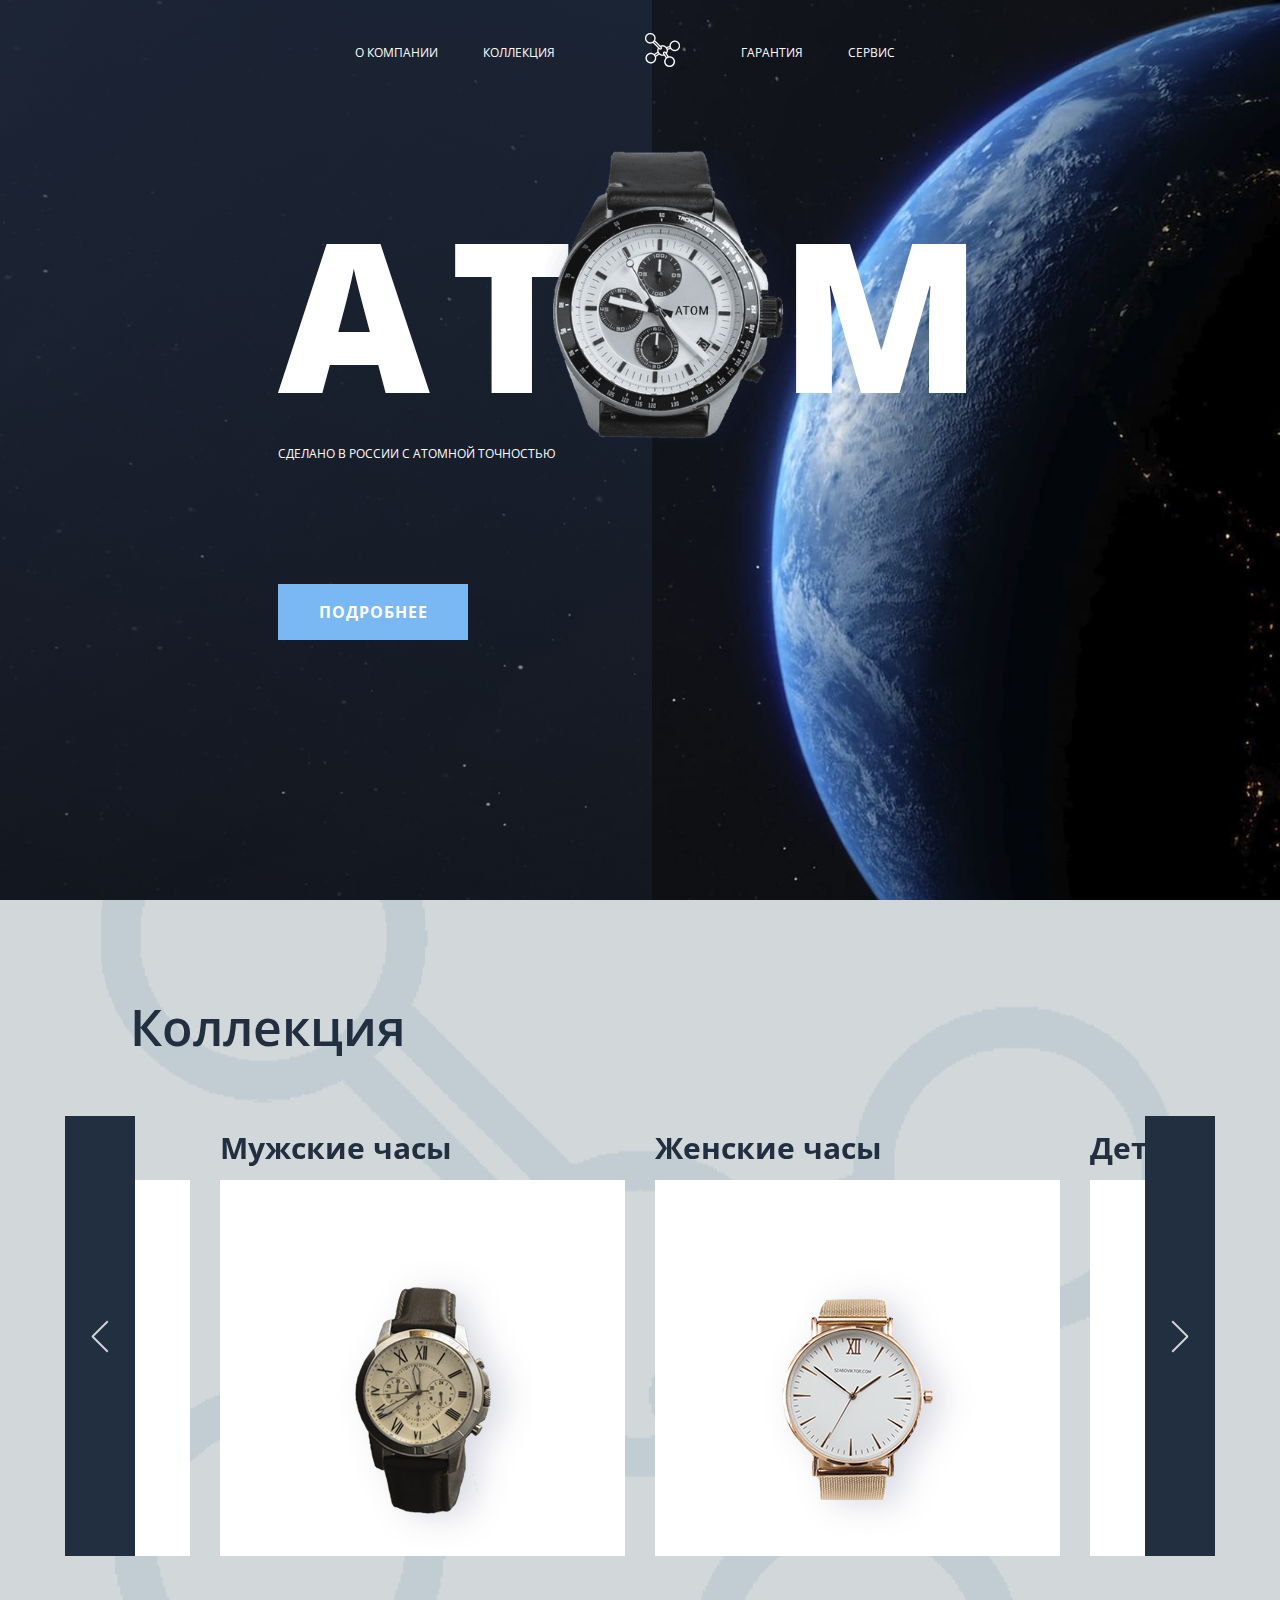
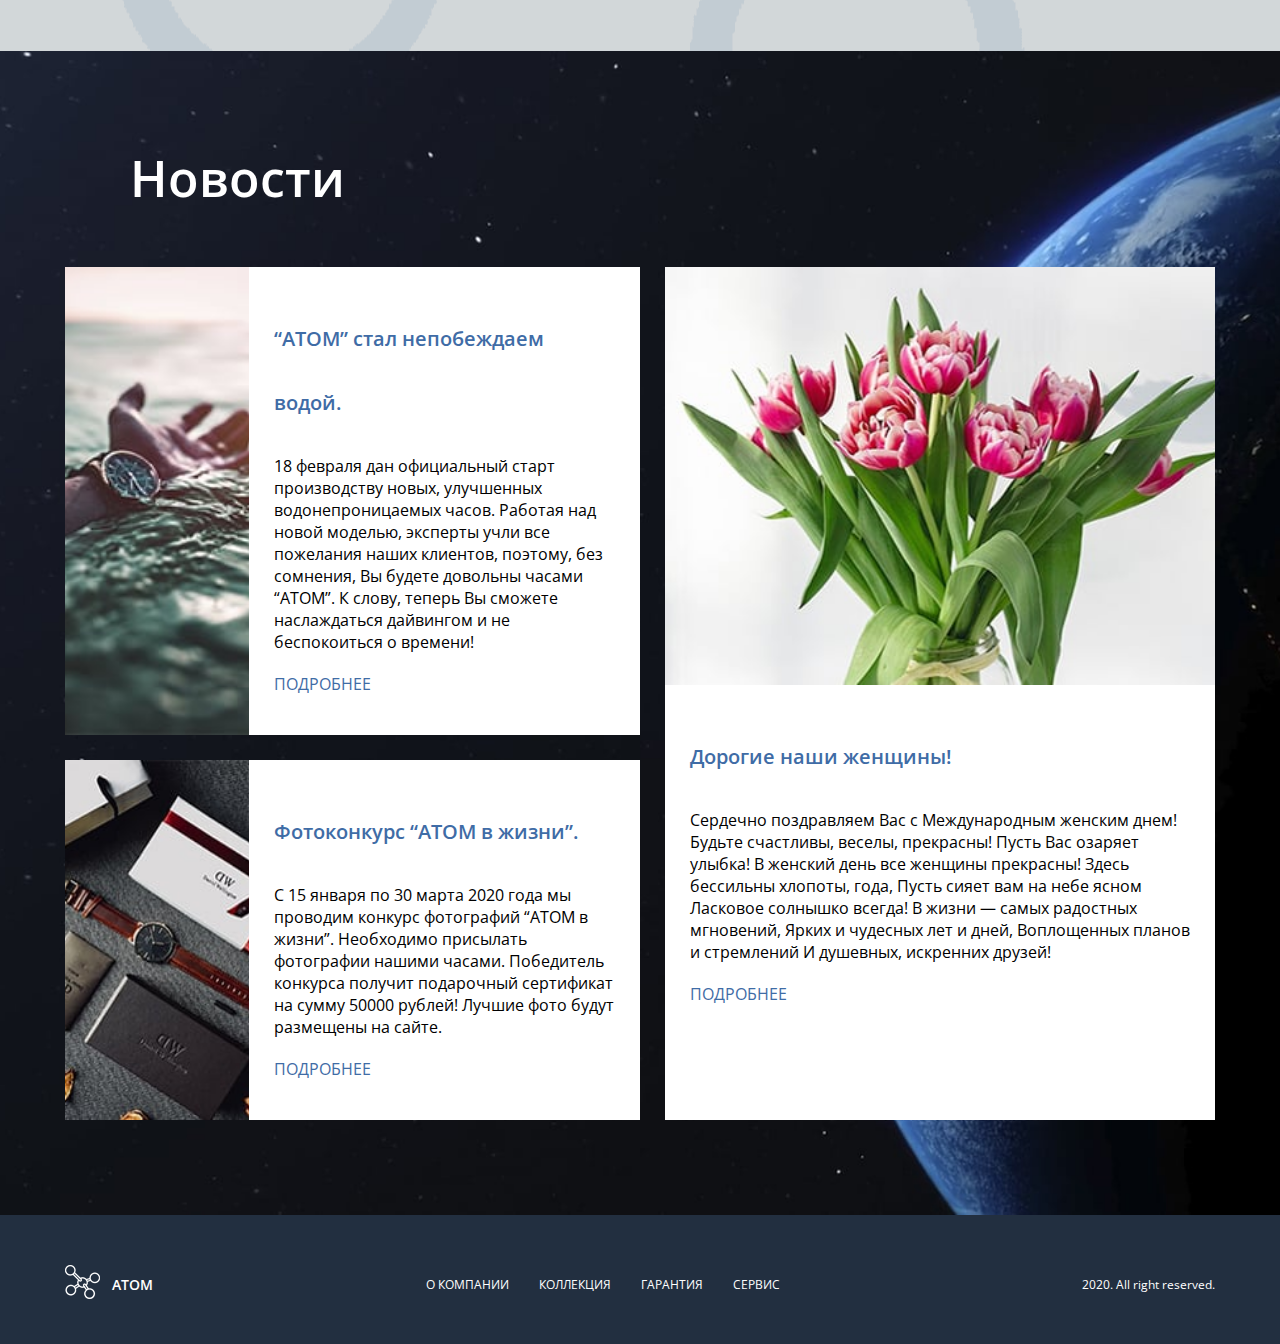
==== index.html @ 83234c76 "Made first page" ====
<!DOCTYPE html>
<html lang="en">
  <head>
    <meta charset="UTF-8" />
    <meta name="viewport" content="width=device-width, initial-scale=1" />
    <title>Интернет-магазин "Атом"</title>
    <!--css-->
    <link rel="stylesheet" type="text/css" href="css/styles.min.css" />
  </head>
  <body>
    <div class="wrapper">
      <header class="header">
        <div class="header__row">
          <nav class="header__menu menu">
            <div class="menu__icon icon-menu">
              <span></span>
              <span></span>
              <span></span>
            </div>
            <div class="header-menu"></div>
            <div class="menu__body">
              <ul class="menu__list">
                <li>
                  <a href="#" class="menu__link"><span>О компании</span></a>
                </li>
                <li>
                  <a href="#" class="menu__link menu__link--right"
                    ><span>Коллекция</span></a
                  >
                </li>
                <li>
                  <a href="#" class="menu__link"><span>Гарантия</span></a>
                </li>
                <li>
                  <a href="#" class="menu__link"><span>Сервис</span></a>
                </li>
              </ul>
            </div>
          </nav>
          <div class="header__logo">
            <img src="images/logo/01.png" alt="" />
          </div>
        </div>
      </header>
      <main class="main">
        <div class="main-screen">
          <div class="main-screen__bg ibg">
            <div id="movie-bg">
              <video
                autoplay
                muted
                loop
                width="100%"
                hight="50%"
                poster="images/main/bg.jpg"
                id="myVideo"
              >
                <source src="images/main/01.mp4" type="video/mp4" />
                Ваш браузер не поддерживает HTML5 видео.
              </video>
            </div>
          </div>
          <div class="main-screen__body">
            <div class="main-screen__content">
              <div class="main-screen__title">ATOM</div>
              <div class="main-screen__text">
                Сделано в России с атомной точностью
              </div>
              <div class="main-screen__watch">
                <img src="images/main/01.png" alt="" />
              </div>
            </div>
            <div class="main-screen__btn btn">
              <span><a href="#">Подробнее</a></span>
            </div>
          </div>
        </div>
        <section class="collection">
          <div class="collection__bg">
            <div class="container">
              <div class="collection__title title">Коллекция</div>
                <div class="slider__body">
                  <div class="slider__item">
                    <div class="slider__item-title">Мужские часы</div>
                    <div class="slider__item-img">
                      <img src="images/collection/01.png" alt="" />
                    </div>
                  </div>
                  <div class="slider__item">
                    <div class="slider__item-title">Женские часы</div>
                    <div class="slider__item-img">
                      <img src="images/collection/02.png" alt="" />
                    </div>
                  </div>
                  <div class="slider__item">
                    <div class="slider__item-title">Детские часы</div>
                    <div class="slider__item-img">
                      <img src="images/collection/03.png" alt="" />
                    </div>
                  </div>
                  <div class="slider__item">
                    <div class="slider__item-title">Спортивные часы</div>
                    <div class="slider__item-img">
                      <img src="images/collection/01.png" alt="" />
                    </div>
                  </div>
                </div>
            </div>
          </div>
        </section>
        <section class="news">
          <div class="container">
            <div class="new__title title">Новости</div>
            <div class="new__body">
              <div class="news__left">
                <div class="news__item">
                  <div class="item__img ibg">
                    <img src="images/news/01.jpg" alt="">
                  </div>
                  <div class="item__body">
                    <div class="item__title title-news">“АТОМ” стал непобеждаем водой. </div>
                    <div class="item__text">18 февраля дан официальный старт производству новых,
                      улучшенных водонепроницаемых часов. Работая над новой 
                      моделью,  эксперты учли все пожелания наших клиентов, 
                      поэтому, без сомнения, Вы будете довольны часами “АТОМ”.
                      К слову, теперь Вы сможете наслаждаться дайвингом и 
                      не беспокоиться о времени! </div>
                    <a href="#" class="item__link">Подробнее</a>
                  </div>
                </div>
                <div class="news__item">
                  <div class="item__img ibg">
                    <img src="images/news/02.jpg" alt="">
                  </div>
                  <div class="item__body">
                    <div class="item__title title-news">Фотоконкурс “АТОМ в жизни”. </div>
                    <div class="item__text">С 15 января по 30 марта 2020 года мы проводим конкурс фотографий “АТОМ в жизни”. Необходимо присылать фотографии 
                      нашими часами. Победитель конкурса получит подарочный 
                      сертификат на сумму 50000 рублей! Лучшие фото будут
                      размещены на сайте.
                      </div>
                    <a href="#" class="item__link">Подробнее</a>
                  </div>
                </div>
              </div>
              <div class="news__right">
                <div class="news__item-r">
                  <div class="item__img item__img-r ibg">
                    <img src="images/news/03.jpg" alt="">
                  </div>
                  <div class="item__body">
                    <div class="item__title title-news">Дорогие наши женщины!</div>
                    <div class="item__text">Сердечно поздравляем Вас с Международным женским днем! Будьте счастливы, 
                        веселы, прекрасны! Пусть Вас озаряет улыбка! 
                        В женский день все женщины прекрасны!
                        Здесь бессильны хлопоты, года,
                        Пусть сияет вам на небе ясном
                        Ласковое солнышко всегда!
                        В жизни — самых радостных мгновений,
                        Ярких и чудесных лет и дней,
                        Воплощенных планов и стремлений
                        И душевных, искренних друзей! </div>
                    <a href="#" class="item__link">Подробнее</a>
                  </div>
                </div>
              </div>
            </div>
          </div>
        </section>
        <footer class="footer">
          <div class="container">
            <div class="footer__body">
              <div class="footer__column">
                <div class="footer__logo">
                  <div class="footer__img"><img src="images/logo/01.png" alt=""></div>
                  <span class="logo__text">ATOM</span>
                </div>
              </div>
              <div class="footer__column">
                <nav class="footer__menu">
                  <div class="menu__body-footer">
                    <ul class="menu__list-footer">
                      <li>
                        <a href="#" class="menu__link"><span>О компании</span></a>
                      </li>
                      <li>
                        <a href="#" class="menu__link menu__link"
                          ><span>Коллекция</span></a
                        >
                      </li>
                      <li>
                        <a href="#" class="menu__link"><span>Гарантия</span></a>
                      </li>
                      <li>
                        <a href="#" class="menu__link"><span>Сервис</span></a>
                      </li>
                    </ul>
                  </div>
                </nav>
              </div>
              <div class="footer__column">
                <div class="footer__rights">2020. All right reserved.</div>
              </div>
            </div>
          </div>
      </footer>
      </main>

    </div>
    <script src="js/jquery-3.2.1.min.js"></script>
    <script src="js/jquery.easing.1.3.js"></script>
    <script src="js/slick/slick.min.js"></script>
    <script src="js/main.js"></script>
    <!--end script-->
  </body>
</html>
---- css/styles.min.css ----
@import url(https://fonts.googleapis.com/css?family=Open+Sans:300,400,600,700,800&display=swap&subset=cyrillic);.item__title,.logo__text,.title{font-weight:600}*,ul{padding:0}.btn,.main-screen,.slick-list,.wrapper{overflow:hidden}.item__body-r,.main{-webkit-box-orient:vertical;-webkit-box-direction:normal}.title{font-size:50px;line-height:64px;color:#222f40}@media screen and (max-width:767.98px){.title{font-size:40px}}*{margin:0;-webkit-box-sizing:border-box;box-sizing:border-box}html{height:100%}body{height:100%;font-family:'Open Sans'}li{list-style:none}a{text-decoration:none}.btn{height:56px;line-height:56px;background:#7ab8f3;display:inline-block;padding:0 30px;font-size:16px;font-weight:700;text-transform:uppercase;color:#fff;letter-spacing:1px;border:none;position:relative;min-width:190px;text-align:center}.btn:after,.main{position:absolute}.btn:after{content:'';width:0;-webkit-transition:all .5s;transition:all .5s;height:100%;left:50%;background-color:#3f6ca6}.link span:after,.main-screen__bg:after{content:""}.btn span{position:relative;z-index:2}.btn:hover:after{left:0;width:100%}@media screen and (max-width:480px){.btn{padding:0 25px}}.link span:after{content-position:absolute;content-left:50%;content-width:0;content-height:1px;content-background-color:#007397;content-bottom:0;content--webkit-transition:all .5s;content-transition:all .5s}.link span:hover:after{left:0;width:100%}.link span:hover:after:hover{color:#007397}.ibg{background-repeat:no-repeat;background-size:cover;background-position:center}.ibg img,.tab__item{display:none}.tab__item.active{display:block}.container{max-width:1170px;margin:0 auto;padding:0 10px;width:100%}.main{height:100%;width:100%;top:0;left:0;display:-webkit-box;display:-ms-flexbox;display:flex;-ms-flex-direction:column;flex-direction:column}.main-screen{-webkit-box-flex:1;-ms-flex:1 0 100%;flex:1 0 100%;position:relative;-webkit-box-pack:center;-ms-flex-pack:center;justify-content:center;display:-webkit-box;display:-ms-flexbox;display:flex;max-height:900px}.main-screen__bg{position:absolute}.main-screen__bg:after{position:absolute;width:50.9%;height:100%;top:0;background-image:linear-gradient(198deg,#1b2434 0,rgba(27,36,52,.2) 100%)}@media screen and (max-width:767.98px){.main-screen__btn{margin:11% 0 17%}.main-screen__bg:after{display:none}}.slick-track,.slider__item-img{display:-webkit-box;display:-ms-flexbox}.main-screen__body{position:relative;margin-top:170px}.main-screen__title{font-size:209px;font-weight:800;letter-spacing:20px;color:#fff}@media screen and (max-width:767.98px){.main-screen__title{font-size:80px}}.main-screen__text{margin:-1% 0 0;font-size:12px;line-height:14px;color:#fff;text-transform:uppercase}.main-screen__watch{position:absolute;z-index:20;top:-20px;left:37%;width:243px}.main-screen__watch img{width:100%}@media screen and (max-width:767.98px){.main-screen__text{font-size:9px}.main-screen__watch{width:121px}}.main-screen__btn{margin:17% 0 0;color:#fff}.main-screen__btn span{z-index:50}.main-screen__btn a{color:#fff}.collection{background-color:#d2d7d9}.collection__bg{background:url(../images/main/bg.png) center center no-repeat;padding:95px 0}.collection__title{padding:0 0 57px 65px}.slider__item{height:440px;width:370px;padding:0 15px}@media screen and (max-width:992.98px){.slider__item{padding:0 20px}}@media screen and (max-width:767.98px){.slider__item{padding:0 15px}}.slider__item-title{color:#222f40;font-size:30px;line-height:64px;font-weight:700}@media screen and (max-width:992.98px){.slider__item-title{font-size:23px}}@media screen and (max-width:479.98px){.slider__item-title{font-size:18px;padding:0}}.slider__item-img{display:flex;-webkit-box-pack:center;-ms-flex-pack:center;justify-content:center;-webkit-box-align:center;-ms-flex-align:center;align-items:center;height:100%;background-color:#fff}.slider__item-img img{-webkit-filter:drop-shadow(14px 4px 16px rgba(30, 34, 86, .17));filter:drop-shadow(14px 4px 16px rgba(30, 34, 86, .17))}.slick-list{padding:0 70px}@media screen and (max-width:479.98px){.slick-list{padding:0 25px}#movie-bg video{autoplay:n}}.slick-track{display:flex}.news__item,.slick-dots{display:-webkit-box;display:-ms-flexbox}.slick-slider{position:relative;padding:0 70px}.header,.header__logo,.header__menu,.slick-arrow{position:absolute}@media screen and (max-width:767.98px){.slick-slider{padding:0}}.slick-slide{width:374px}.slick-arrow{top:0;font-size:0;z-index:10;width:70px;height:100%;background-color:#222f40;border:none;cursor:pointer}.slick-prev{background:url(../images/collection/al.png) center center no-repeat #222f40;left:0}.slick-next{background:url(../images/collection/ar.png) center center no-repeat #222f40;right:0}.slick-dots{display:flex;-webkit-box-pack:center;-ms-flex-pack:center;justify-content:center;padding:40px 0 0}.slick-dots li button{margin:10px;width:35px;height:35px;font-size:0;border-radius:50%;background-color:#222f40;border:5px solid #fff}#movie-bg,.header,.header__menu{width:100%}.item,.news__item,.news__item-r,.slick-dots li.slick-active button{background-color:#fff}.slick-dots li.slick-active button{border-color:#fff}.news{padding:95px 0;background:url(../images/main/bg.jpg) center top no-repeat;background-size:cover}.news__left{-webkit-box-flex:1;-ms-flex:1 0 50%;flex:1 0 50%;margin:0 25px 0 0}@media screen and (max-width:767.98px){.news__left{margin:0}}.news__item{display:flex;margin:0 0 25px}.news__item:last-child{margin:0}@media screen and (max-width:992.98px){.news__item{-webkit-box-orient:vertical;-webkit-box-direction:normal;-ms-flex-direction:column;flex-direction:column}}.news__item-r{height:100%}.new__title{padding:0 0 57px 65px;color:#fff}.new__body{display:-webkit-box;display:-ms-flexbox;display:flex}@media screen and (max-width:767.98px){.news__item:last-child{margin:0 0 25px}.new__body{-webkit-box-orient:vertical;-webkit-box-direction:normal;-ms-flex-direction:column;flex-direction:column}.footer__menu{display:none}}.item__img{-webkit-box-flex:1;-ms-flex:1 0 32%;flex:1 0 32%}@media screen and (max-width:992.98px){.item__img{padding:185px 0 0}}.item__img-r{padding:418px 0 0}.item__body{padding:40px 25px}.item__text,.item__title{padding:0 0 20px}.item__body-r{-ms-flex-direction:column;flex-direction:column}.item__title{font-size:20px;line-height:64px;color:#3f6ca6}@media screen and (max-width:992.98px){.item__title{line-height:24px}}.item__link{color:#3f6ca6;text-transform:uppercase}.footer{padding:50px 0 40px;background-color:#222f40}.footer__body,.footer__logo{display:-webkit-box;display:-ms-flexbox}.footer__body{display:flex;-webkit-box-align:center;-ms-flex-align:center;align-items:center;-webkit-box-pack:justify;-ms-flex-pack:justify;justify-content:space-between}@media screen and (max-width:767.98px){.footer__body{-webkit-box-orient:vertical;-webkit-box-direction:normal;-ms-flex-direction:column;flex-direction:column}.footer__column{padding:0 0 15px}.footer__column:last-child{padding:30px 0 0}}@media screen and (max-width:767.98px) and (max-width:479.98px){.footer__column:last-child{padding:0}}.footer__logo{display:flex;-webkit-box-align:center;-ms-flex-align:center;align-items:center}.menu__list-footer,.wrapper{display:-webkit-box;display:-ms-flexbox}.footer__rights{font-size:12px;line-height:30px;color:#fff}.menu__list-footer{display:flex}.menu__list-footer .menu__link{color:#fff}.logo__text{padding:0 0 0 12px;font-size:14px;line-height:30px;color:#fff}.wrapper{min-height:100%;display:flex}.header{z-index:50;left:0;top:15px}.header__row{display:-webkit-box;display:-ms-flexbox;display:flex;-webkit-box-pack:center;-ms-flex-pack:center;justify-content:center;-webkit-box-align:center;-ms-flex-align:center;align-items:center;height:75px}.header__logo{z-index:2;top:18px;left:50.4%}.header-menu{display:none}@media screen and (max-width:767.98px){.header__logo{left:15px}.header-menu{display:block;position:fixed;width:100%;height:100%;overflow:auto;left:-120%;top:0;background-image:linear-gradient(198deg,#1b2434 0,rgba(27,36,52,.2) 100%);padding:95px 10px 20px;-webkit-transition:all .5s;transition:all .5s}}.header-menu.active{left:0}.menu__body{max-width:570px;margin:0 auto}.menu__list{display:-webkit-box;display:-ms-flexbox;display:flex;-webkit-box-pack:justify;-ms-flex-pack:justify;justify-content:space-between;text-transform:uppercase}.menu__link{display:block;font-size:12px;line-height:14px;color:#fff;padding:0 30px 0 0;text-transform:uppercase}.menu__link:hover{color:#80bdf2}.menu__link:hover span{border-bottom:1px solid #80bdf2}@media screen and (max-width:767.98px){.menu__body{margin:30px 0 0 30px}.menu__list{display:block;text-align:left}.menu__link{padding:0 0 30px;font-size:16px}}.menu__link--right{padding:0 170px 0 0}@media screen and (max-width:767.98px){.menu__link--right{padding:0 0 30px}.icon-menu{display:block;position:absolute;top:-14px;right:15px;width:30px;height:18px;cursor:pointer;z-index:5}.icon-menu span{top:8px;left:0;position:absolute;width:100%;height:2px;background-color:#fff}.icon-menu span:first-child{top:0}.icon-menu span:last-child{top:auto;bottom:0}.icon-menu.active span{background-color:#fff;-webkit-transform:scale(0);transform:scale(0)}.icon-menu.active span:first-child{top:8px;-webkit-transform:rotate(-45deg);transform:rotate(-45deg)}.icon-menu.active span:last-child{bottom:8px;-webkit-transform:rotate(45deg);transform:rotate(45deg)}}
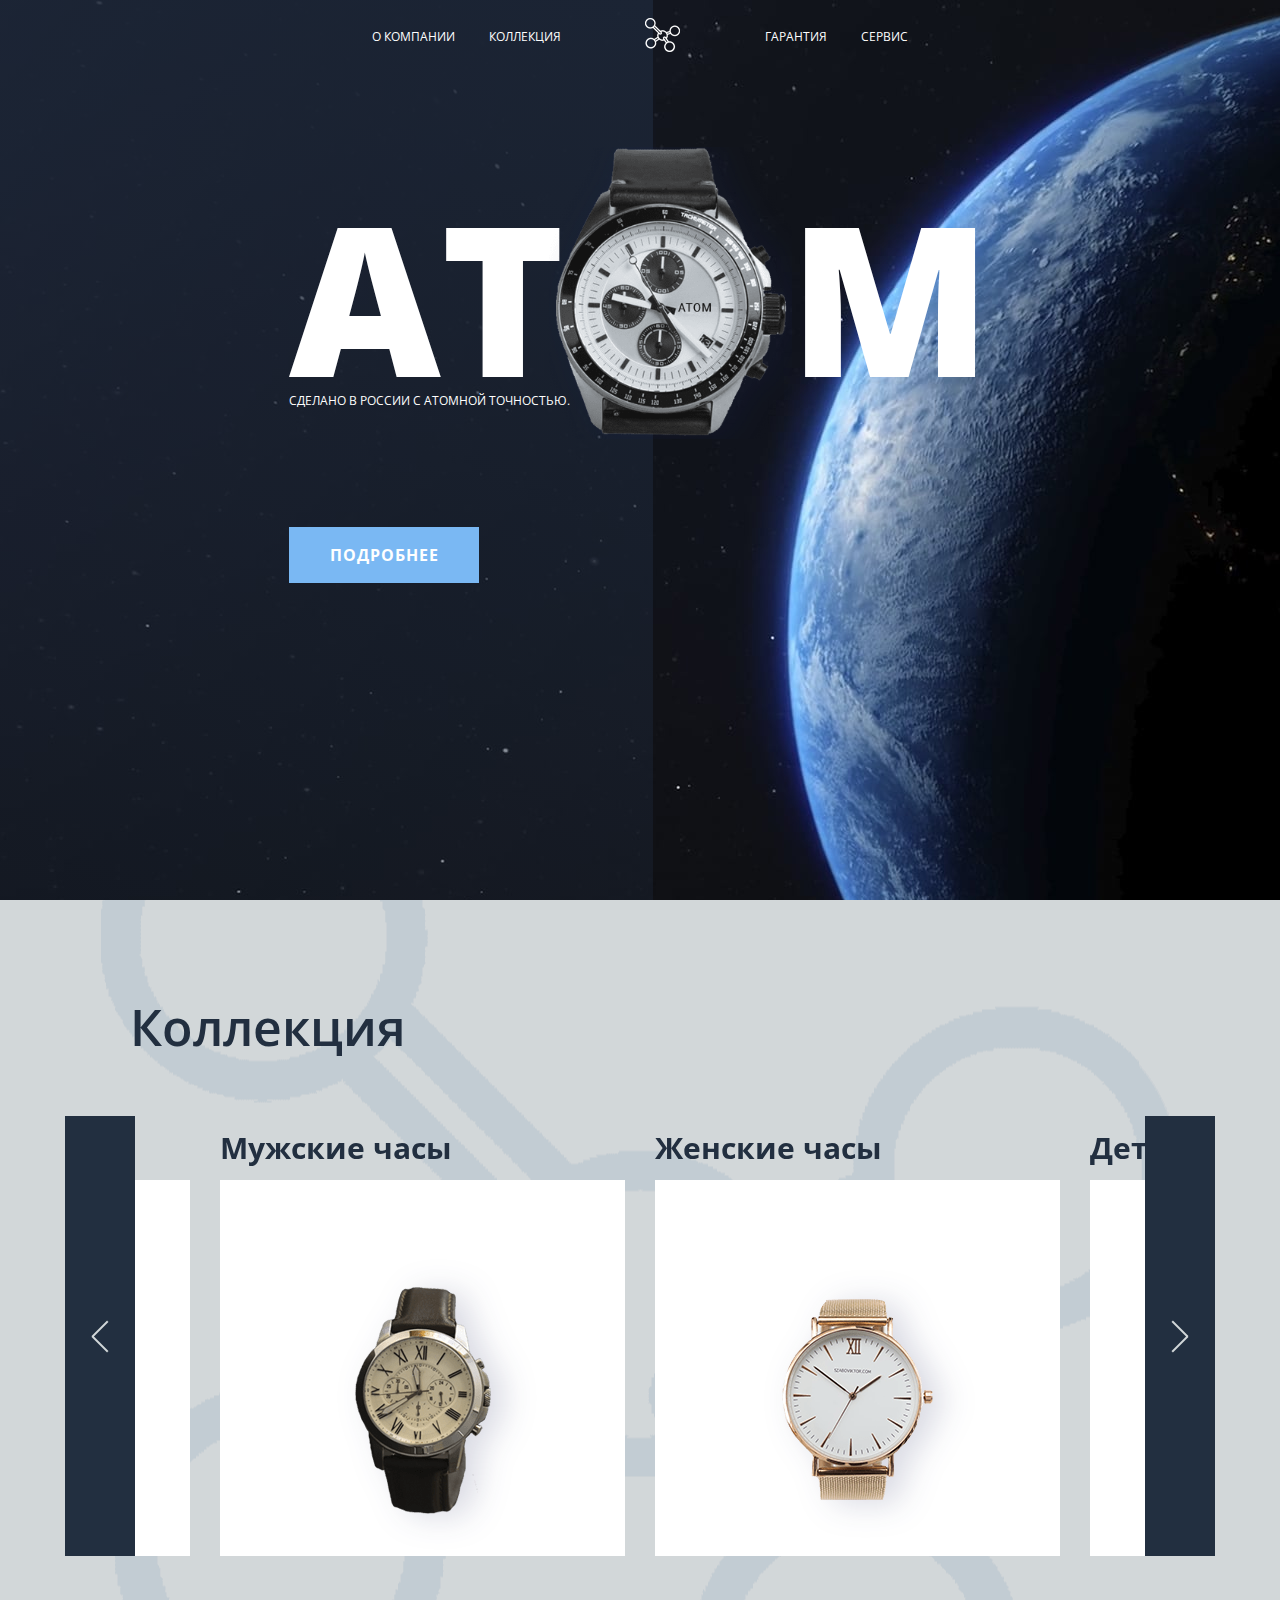
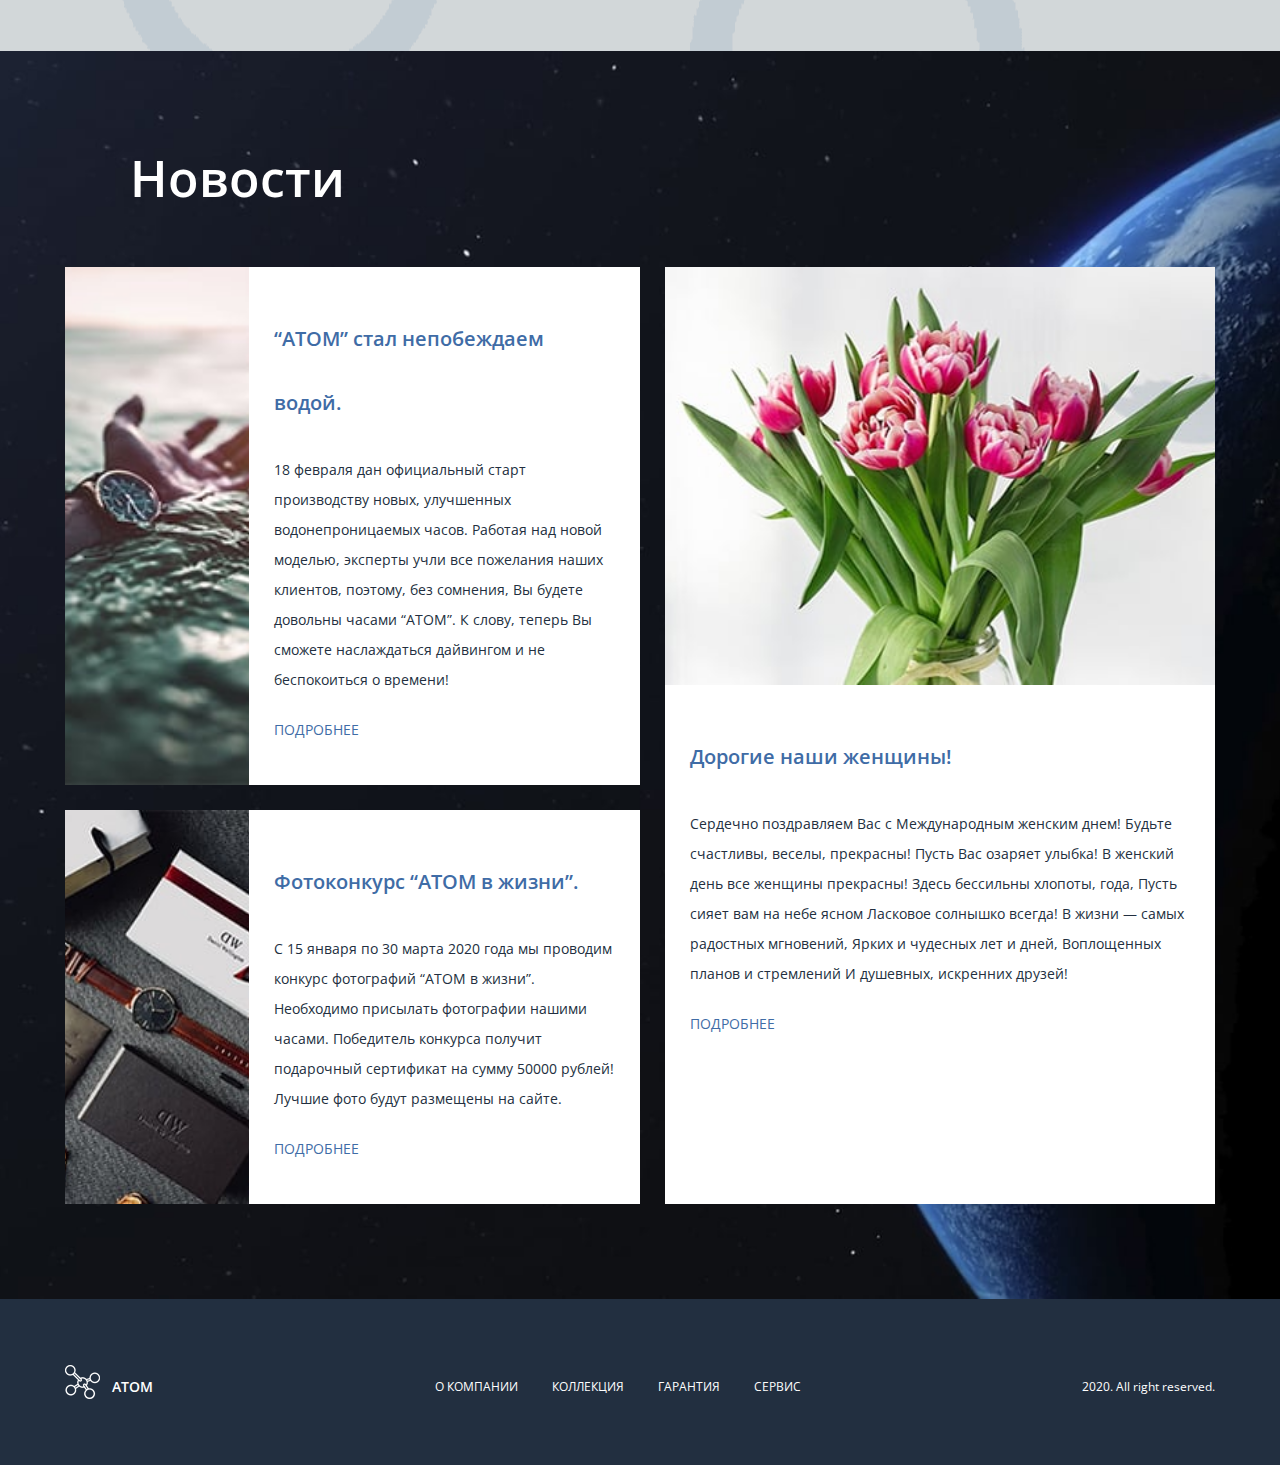
==== commit 5593a97e: "Made second page" ====
--- a/index.html
+++ b/index.html
@@ -21,7 +21,7 @@
             <div class="menu__body">
               <ul class="menu__list">
                 <li>
-                  <a href="#" class="menu__link"><span>О компании</span></a>
+                  <a href="blocks/about.html" class="menu__link"><span>О компании</span></a>
                 </li>
                 <li>
                   <a href="#" class="menu__link menu__link--right"
@@ -50,8 +50,6 @@
                 autoplay
                 muted
                 loop
-                width="100%"
-                hight="50%"
                 poster="images/main/bg.jpg"
                 id="myVideo"
               >
@@ -62,9 +60,9 @@
           </div>
           <div class="main-screen__body">
             <div class="main-screen__content">
-              <div class="main-screen__title">ATOM</div>
+              <div class="main-screen__title">AT M</div>
               <div class="main-screen__text">
-                Сделано в России с атомной точностью
+                Сделано в России с атомной точностью.
               </div>
               <div class="main-screen__watch">
                 <img src="images/main/01.png" alt="" />
@@ -101,7 +99,7 @@
                   <div class="slider__item">
                     <div class="slider__item-title">Спортивные часы</div>
                     <div class="slider__item-img">
-                      <img src="images/collection/01.png" alt="" />
+                      <img src="images/collection/04.png" alt="" />
                     </div>
                   </div>
                 </div>
--- a/css/styles.min.css
+++ b/css/styles.min.css
@@ -1 +1 @@
-@import url(https://fonts.googleapis.com/css?family=Open+Sans:300,400,600,700,800&display=swap&subset=cyrillic);.item__title,.logo__text,.title{font-weight:600}*,ul{padding:0}.btn,.main-screen,.slick-list,.wrapper{overflow:hidden}.item__body-r,.main{-webkit-box-orient:vertical;-webkit-box-direction:normal}.title{font-size:50px;line-height:64px;color:#222f40}@media screen and (max-width:767.98px){.title{font-size:40px}}*{margin:0;-webkit-box-sizing:border-box;box-sizing:border-box}html{height:100%}body{height:100%;font-family:'Open Sans'}li{list-style:none}a{text-decoration:none}.btn{height:56px;line-height:56px;background:#7ab8f3;display:inline-block;padding:0 30px;font-size:16px;font-weight:700;text-transform:uppercase;color:#fff;letter-spacing:1px;border:none;position:relative;min-width:190px;text-align:center}.btn:after,.main{position:absolute}.btn:after{content:'';width:0;-webkit-transition:all .5s;transition:all .5s;height:100%;left:50%;background-color:#3f6ca6}.link span:after,.main-screen__bg:after{content:""}.btn span{position:relative;z-index:2}.btn:hover:after{left:0;width:100%}@media screen and (max-width:480px){.btn{padding:0 25px}}.link span:after{content-position:absolute;content-left:50%;content-width:0;content-height:1px;content-background-color:#007397;content-bottom:0;content--webkit-transition:all .5s;content-transition:all .5s}.link span:hover:after{left:0;width:100%}.link span:hover:after:hover{color:#007397}.ibg{background-repeat:no-repeat;background-size:cover;background-position:center}.ibg img,.tab__item{display:none}.tab__item.active{display:block}.container{max-width:1170px;margin:0 auto;padding:0 10px;width:100%}.main{height:100%;width:100%;top:0;left:0;display:-webkit-box;display:-ms-flexbox;display:flex;-ms-flex-direction:column;flex-direction:column}.main-screen{-webkit-box-flex:1;-ms-flex:1 0 100%;flex:1 0 100%;position:relative;-webkit-box-pack:center;-ms-flex-pack:center;justify-content:center;display:-webkit-box;display:-ms-flexbox;display:flex;max-height:900px}.main-screen__bg{position:absolute}.main-screen__bg:after{position:absolute;width:50.9%;height:100%;top:0;background-image:linear-gradient(198deg,#1b2434 0,rgba(27,36,52,.2) 100%)}@media screen and (max-width:767.98px){.main-screen__btn{margin:11% 0 17%}.main-screen__bg:after{display:none}}.slick-track,.slider__item-img{display:-webkit-box;display:-ms-flexbox}.main-screen__body{position:relative;margin-top:170px}.main-screen__title{font-size:209px;font-weight:800;letter-spacing:20px;color:#fff}@media screen and (max-width:767.98px){.main-screen__title{font-size:80px}}.main-screen__text{margin:-1% 0 0;font-size:12px;line-height:14px;color:#fff;text-transform:uppercase}.main-screen__watch{position:absolute;z-index:20;top:-20px;left:37%;width:243px}.main-screen__watch img{width:100%}@media screen and (max-width:767.98px){.main-screen__text{font-size:9px}.main-screen__watch{width:121px}}.main-screen__btn{margin:17% 0 0;color:#fff}.main-screen__btn span{z-index:50}.main-screen__btn a{color:#fff}.collection{background-color:#d2d7d9}.collection__bg{background:url(../images/main/bg.png) center center no-repeat;padding:95px 0}.collection__title{padding:0 0 57px 65px}.slider__item{height:440px;width:370px;padding:0 15px}@media screen and (max-width:992.98px){.slider__item{padding:0 20px}}@media screen and (max-width:767.98px){.slider__item{padding:0 15px}}.slider__item-title{color:#222f40;font-size:30px;line-height:64px;font-weight:700}@media screen and (max-width:992.98px){.slider__item-title{font-size:23px}}@media screen and (max-width:479.98px){.slider__item-title{font-size:18px;padding:0}}.slider__item-img{display:flex;-webkit-box-pack:center;-ms-flex-pack:center;justify-content:center;-webkit-box-align:center;-ms-flex-align:center;align-items:center;height:100%;background-color:#fff}.slider__item-img img{-webkit-filter:drop-shadow(14px 4px 16px rgba(30, 34, 86, .17));filter:drop-shadow(14px 4px 16px rgba(30, 34, 86, .17))}.slick-list{padding:0 70px}@media screen and (max-width:479.98px){.slick-list{padding:0 25px}#movie-bg video{autoplay:n}}.slick-track{display:flex}.news__item,.slick-dots{display:-webkit-box;display:-ms-flexbox}.slick-slider{position:relative;padding:0 70px}.header,.header__logo,.header__menu,.slick-arrow{position:absolute}@media screen and (max-width:767.98px){.slick-slider{padding:0}}.slick-slide{width:374px}.slick-arrow{top:0;font-size:0;z-index:10;width:70px;height:100%;background-color:#222f40;border:none;cursor:pointer}.slick-prev{background:url(../images/collection/al.png) center center no-repeat #222f40;left:0}.slick-next{background:url(../images/collection/ar.png) center center no-repeat #222f40;right:0}.slick-dots{display:flex;-webkit-box-pack:center;-ms-flex-pack:center;justify-content:center;padding:40px 0 0}.slick-dots li button{margin:10px;width:35px;height:35px;font-size:0;border-radius:50%;background-color:#222f40;border:5px solid #fff}#movie-bg,.header,.header__menu{width:100%}.item,.news__item,.news__item-r,.slick-dots li.slick-active button{background-color:#fff}.slick-dots li.slick-active button{border-color:#fff}.news{padding:95px 0;background:url(../images/main/bg.jpg) center top no-repeat;background-size:cover}.news__left{-webkit-box-flex:1;-ms-flex:1 0 50%;flex:1 0 50%;margin:0 25px 0 0}@media screen and (max-width:767.98px){.news__left{margin:0}}.news__item{display:flex;margin:0 0 25px}.news__item:last-child{margin:0}@media screen and (max-width:992.98px){.news__item{-webkit-box-orient:vertical;-webkit-box-direction:normal;-ms-flex-direction:column;flex-direction:column}}.news__item-r{height:100%}.new__title{padding:0 0 57px 65px;color:#fff}.new__body{display:-webkit-box;display:-ms-flexbox;display:flex}@media screen and (max-width:767.98px){.news__item:last-child{margin:0 0 25px}.new__body{-webkit-box-orient:vertical;-webkit-box-direction:normal;-ms-flex-direction:column;flex-direction:column}.footer__menu{display:none}}.item__img{-webkit-box-flex:1;-ms-flex:1 0 32%;flex:1 0 32%}@media screen and (max-width:992.98px){.item__img{padding:185px 0 0}}.item__img-r{padding:418px 0 0}.item__body{padding:40px 25px}.item__text,.item__title{padding:0 0 20px}.item__body-r{-ms-flex-direction:column;flex-direction:column}.item__title{font-size:20px;line-height:64px;color:#3f6ca6}@media screen and (max-width:992.98px){.item__title{line-height:24px}}.item__link{color:#3f6ca6;text-transform:uppercase}.footer{padding:50px 0 40px;background-color:#222f40}.footer__body,.footer__logo{display:-webkit-box;display:-ms-flexbox}.footer__body{display:flex;-webkit-box-align:center;-ms-flex-align:center;align-items:center;-webkit-box-pack:justify;-ms-flex-pack:justify;justify-content:space-between}@media screen and (max-width:767.98px){.footer__body{-webkit-box-orient:vertical;-webkit-box-direction:normal;-ms-flex-direction:column;flex-direction:column}.footer__column{padding:0 0 15px}.footer__column:last-child{padding:30px 0 0}}@media screen and (max-width:767.98px) and (max-width:479.98px){.footer__column:last-child{padding:0}}.footer__logo{display:flex;-webkit-box-align:center;-ms-flex-align:center;align-items:center}.menu__list-footer,.wrapper{display:-webkit-box;display:-ms-flexbox}.footer__rights{font-size:12px;line-height:30px;color:#fff}.menu__list-footer{display:flex}.menu__list-footer .menu__link{color:#fff}.logo__text{padding:0 0 0 12px;font-size:14px;line-height:30px;color:#fff}.wrapper{min-height:100%;display:flex}.header{z-index:50;left:0;top:15px}.header__row{display:-webkit-box;display:-ms-flexbox;display:flex;-webkit-box-pack:center;-ms-flex-pack:center;justify-content:center;-webkit-box-align:center;-ms-flex-align:center;align-items:center;height:75px}.header__logo{z-index:2;top:18px;left:50.4%}.header-menu{display:none}@media screen and (max-width:767.98px){.header__logo{left:15px}.header-menu{display:block;position:fixed;width:100%;height:100%;overflow:auto;left:-120%;top:0;background-image:linear-gradient(198deg,#1b2434 0,rgba(27,36,52,.2) 100%);padding:95px 10px 20px;-webkit-transition:all .5s;transition:all .5s}}.header-menu.active{left:0}.menu__body{max-width:570px;margin:0 auto}.menu__list{display:-webkit-box;display:-ms-flexbox;display:flex;-webkit-box-pack:justify;-ms-flex-pack:justify;justify-content:space-between;text-transform:uppercase}.menu__link{display:block;font-size:12px;line-height:14px;color:#fff;padding:0 30px 0 0;text-transform:uppercase}.menu__link:hover{color:#80bdf2}.menu__link:hover span{border-bottom:1px solid #80bdf2}@media screen and (max-width:767.98px){.menu__body{margin:30px 0 0 30px}.menu__list{display:block;text-align:left}.menu__link{padding:0 0 30px;font-size:16px}}.menu__link--right{padding:0 170px 0 0}@media screen and (max-width:767.98px){.menu__link--right{padding:0 0 30px}.icon-menu{display:block;position:absolute;top:-14px;right:15px;width:30px;height:18px;cursor:pointer;z-index:5}.icon-menu span{top:8px;left:0;position:absolute;width:100%;height:2px;background-color:#fff}.icon-menu span:first-child{top:0}.icon-menu span:last-child{top:auto;bottom:0}.icon-menu.active span{background-color:#fff;-webkit-transform:scale(0);transform:scale(0)}.icon-menu.active span:first-child{top:8px;-webkit-transform:rotate(-45deg);transform:rotate(-45deg)}.icon-menu.active span:last-child{bottom:8px;-webkit-transform:rotate(45deg);transform:rotate(45deg)}}+@import url(https://fonts.googleapis.com/css?family=Open+Sans:300,400,600,700,800&display=swap&subset=cyrillic);.item__title,.logo__text,.title{font-weight:600}body,html{height:100%}.title,body{color:#222f40}*,ul{padding:0}.btn,.main-screen,.slick-list,.wrapper{overflow:hidden}.item__body-r,.main{-webkit-box-orient:vertical;-webkit-box-direction:normal}.title{font-size:50px;line-height:64px}@media screen and (max-width:767.98px){.title{font-size:40px}}@media screen and (max-width:479.98px){.title{font-size:24px}}*{margin:0;-webkit-box-sizing:border-box;box-sizing:border-box}body{font-family:'Open Sans';font-size:14px;line-height:30px}@media screen and (max-width:479.98px){body{font-size:12px}}li{list-style:none}a{text-decoration:none}.btn{height:56px;line-height:56px;background:#7ab8f3;display:inline-block;padding:0 30px;font-size:16px;font-weight:700;text-transform:uppercase;color:#fff;letter-spacing:1px;border:none;position:relative;min-width:190px;text-align:center}.btn:after,.main{position:absolute;height:100%}.btn:after{content:'';width:0;-webkit-transition:all .5s;transition:all .5s;left:50%;background-color:#3f6ca6}.btn:hover:after,.link span:hover:after,.main{width:100%;left:0}.btn span{position:relative;z-index:2}@media screen and (max-width:480px){.btn{padding:0 25px}}.link span:after{content:"";content-position:absolute;content-left:50%;content-width:0;content-height:1px;content-background-color:#007397;content-bottom:0;content--webkit-transition:all .5s;content-transition:all .5s}.link span:hover:after:hover{color:#007397}.link.active{color:red}.ibg{background-repeat:no-repeat;background-size:cover;background-position:center}.ibg img,.tab__item{display:none}.tab__item.active{display:block}.container{max-width:1170px;margin:0 auto;padding:0 10px;width:100%}.main{top:0;display:-webkit-box;display:-ms-flexbox;display:flex;-ms-flex-direction:column;flex-direction:column}.main-screen{-webkit-box-flex:1;-ms-flex:1 0 100%;flex:1 0 100%;position:relative;-webkit-box-pack:center;-ms-flex-pack:center;justify-content:center;display:-webkit-box;display:-ms-flexbox;display:flex;max-height:900px}.main-screen__bg{position:absolute}.main-screen__bg:after{content:"";position:absolute;width:50.9%;height:100%;top:0;background-image:linear-gradient(198deg,#1b2434 0,rgba(27,36,52,.2) 100%)}@media screen and (max-width:767.98px){.main-screen__bg:after{display:none}}.slick-track,.slider__item-img{display:-webkit-box;display:-ms-flexbox}.main-screen__body{position:relative;margin-top:15%}.main-screen__title{font-size:209px;line-height:209px;font-weight:800;word-spacing:171px;color:#fff}@media screen and (max-width:767.98px){.main-screen__title{font-size:119px}}@media screen and (max-width:479.98px){.main-screen__body{margin-top:40%}.main-screen__title{font-size:87px;word-spacing:90px}}.main-screen__text{margin:-1% 0 0;font-size:12px;line-height:14px;color:#fff;text-transform:uppercase}.main-screen__watch{position:absolute;z-index:20;top:-45px;left:37%;width:243px}.main-screen__watch img{width:100%}@media screen and (max-width:767.98px){.main-screen__text{font-size:9px}.main-screen__watch{width:182px;top:-15px}}@media screen and (max-width:479.98px){.main-screen__text{font-size:8px;margin:-16% 0 0}.main-screen__watch{width:102px;top:34px}}.main-screen__btn{margin:17% 0 0;color:#fff}@media screen and (max-width:767.98px){.main-screen__btn{margin:11% 0 17%}}.main-screen__btn span{z-index:50}.main-screen__btn a{color:#fff}.collection{background-color:#d2d7d9}.collection__bg{background:url(../images/main/bg.png) center center no-repeat;padding:95px 0}@media screen and (max-width:479.98px){.main-screen__btn{margin:32% 0 0}.collection__bg{padding:35px 0 0}}.collection__title{padding:0 0 57px 65px}@media screen and (max-width:767.98px){.collection__title{padding:0 0 33px}}.slider__item{height:440px;width:370px;padding:0 15px}@media screen and (max-width:992.98px){.slider__item{padding:0 20px}}@media screen and (max-width:767.98px){.slider__item{padding:0 15px}}.slider__item-title{color:#222f40;font-size:30px;line-height:64px;font-weight:700}@media screen and (max-width:992.98px){.slider__item-title{font-size:23px}}@media screen and (max-width:479.98px){.slider__item-title{font-size:18px;padding:0;line-height:30px}}.slider__item-img{display:flex;-webkit-box-pack:center;-ms-flex-pack:center;justify-content:center;-webkit-box-align:center;-ms-flex-align:center;align-items:center;height:100%;background-color:#fff}.slider__item-img img{-webkit-filter:drop-shadow(14px 4px 16px rgba(30, 34, 86, .17));filter:drop-shadow(14px 4px 16px rgba(30, 34, 86, .17))}.slick-list{padding:0 70px}@media screen and (max-width:479.98px){.slick-list{padding:0 25px}}.slick-track{display:flex}.news__item,.slick-dots{display:-webkit-box;display:-ms-flexbox}.slick-slider{position:relative;padding:0 70px}@media screen and (max-width:767.98px){.slick-slider{padding:0}}.slick-slide{width:374px}.slick-arrow{position:absolute;top:0;font-size:0;z-index:10;width:70px;height:100%;background-color:#222f40;border:none;cursor:pointer}.slick-prev{background:url(../images/collection/al.png) center center no-repeat #222f40;left:0}.slick-next{background:url(../images/collection/ar.png) center center no-repeat #222f40;right:0}.slick-dots{display:flex;-webkit-box-pack:center;-ms-flex-pack:center;justify-content:center;padding:40px 0 0}@media screen and (max-width:767.98px){.slick-dots{padding:10px 0 0}}.slick-dots li button{margin:10px;width:35px;height:35px;font-size:0;border-radius:50%;background-color:#222f40;border:5px solid #fff}#movie-bg,.header,.header__menu{width:100%}.item,.news__item,.news__item-r,.slick-dots li.slick-active button{background-color:#fff}.slick-dots li.slick-active button{border-color:#fff}.news{padding:95px 0;background:url(../images/main/bg.jpg) center top no-repeat;background-size:cover}@media screen and (max-width:479.98px){.news{padding:35px 0 0}}.news__left{-webkit-box-flex:1;-ms-flex:1 0 50%;flex:1 0 50%;margin:0 25px 0 0}@media screen and (max-width:767.98px){.news__left{margin:0}}.news__item{display:flex;margin:0 0 25px}.news__item:last-child{margin:0}@media screen and (max-width:992.98px){.news__item{-webkit-box-orient:vertical;-webkit-box-direction:normal;-ms-flex-direction:column;flex-direction:column}}.news__item-r{height:100%}.new__title{padding:0 0 57px 65px;color:#fff}@media screen and (max-width:479.98px){.new__title{padding:0 0 33px}}.new__body{display:-webkit-box;display:-ms-flexbox;display:flex}@media screen and (max-width:767.98px){.news__item:last-child{margin:0 0 25px}.new__body{-webkit-box-orient:vertical;-webkit-box-direction:normal;-ms-flex-direction:column;flex-direction:column}.footer__menu{display:none}}.footer,.header__page-bg{background-color:#222f40}.item__img{-webkit-box-flex:1;-ms-flex:1 0 32%;flex:1 0 32%}.about,.item__body-r{-ms-flex-direction:column}@media screen and (max-width:992.98px){.item__img{padding:185px 0 0}}.item__img-r{padding:418px 0 0}@media screen and (max-width:479.98px){.item__img{padding:245px 0 0}#movie-bg video{autoplay:n}}.item__body{padding:40px 25px}.item__text,.item__title{padding:0 0 20px}.item__body-r{flex-direction:column}.item__title{font-size:20px;line-height:64px;color:#3f6ca6}@media screen and (max-width:992.98px){.item__title{line-height:24px}}.item__link{color:#3f6ca6;text-transform:uppercase}.footer{padding:50px 0 40px}.footer__body,.footer__logo{display:-webkit-box;display:-ms-flexbox}.footer__body{display:flex;-webkit-box-align:center;-ms-flex-align:center;align-items:center;-webkit-box-pack:justify;-ms-flex-pack:justify;justify-content:space-between}@media screen and (max-width:767.98px){.footer__body{-webkit-box-orient:vertical;-webkit-box-direction:normal;-ms-flex-direction:column;flex-direction:column}.footer__column{padding:0 0 15px}.footer__column:last-child{padding:30px 0 0}}@media screen and (max-width:767.98px) and (max-width:479.98px){.footer__column:last-child{padding:0}}.footer__logo{display:flex;-webkit-box-align:center;-ms-flex-align:center;align-items:center}.menu__list-footer,.wrapper{display:-webkit-box;display:-ms-flexbox}.footer__rights{font-size:12px;line-height:30px;color:#fff}.menu__list-footer{display:flex}.menu__list-footer .menu__link{color:#fff}.logo__text{padding:0 0 0 12px;font-size:14px;line-height:30px;color:#fff}.wrapper{min-height:100%;display:flex}.header{position:absolute;z-index:50;left:0}@media screen and (max-width:767.98px){.header{position:fixed;background-color:#222f40}}.header__row{display:-webkit-box;display:-ms-flexbox;display:flex;-webkit-box-pack:center;-ms-flex-pack:center;justify-content:center;-webkit-box-align:center;-ms-flex-align:center;align-items:center;height:75px}.header__menu{position:absolute}.header__logo{position:absolute;z-index:2;top:18px;left:50.4%}.header-menu{display:none}@media screen and (max-width:767.98px){.header__logo{left:15px}.header-menu{display:block;position:fixed;width:100%;height:100%;overflow:auto;left:-120%;top:0;background-image:linear-gradient(198deg,#1b2434 0,rgba(27,36,52,.2) 100%);padding:95px 10px 20px;-webkit-transition:all .5s;transition:all .5s}}.header-menu.active{left:0}.menu__body{max-width:570px;margin:0 auto}@media screen and (max-width:767.98px){.menu__body{margin:0;max-width:none}.menu__list li{padding:0 30px}}.menu__list{display:-webkit-box;display:-ms-flexbox;display:flex;-webkit-box-pack:justify;-ms-flex-pack:justify;justify-content:space-between;text-transform:uppercase}.menu__list li{border-bottom:2px solid transparent}.menu__list li:hover{cursor:pointer;background-color:#3f6ca6;border-bottom:2px solid #7ab8f3}.menu__list li:nth-child(2){margin:0 170px 0 0}.menu__list li.active{background-color:#fff;border-bottom:2px solid #222f40;-webkit-transform:scale(1);transform:scale(1)}.menu__link{display:block;font-size:12px;line-height:14px;color:#fff;padding:31px 17px;text-transform:uppercase}.menu__link.active,.row__link{color:#222f40}@media screen and (max-width:767.98px){.menu__list{display:block;text-align:left}.menu__link{padding:30px 0;font-size:16px}.icon-menu{display:block;position:absolute;top:-14px;right:15px;width:30px;height:18px;cursor:pointer;z-index:5}.icon-menu span{top:8px;left:0;position:absolute;width:100%;height:2px;background-color:#fff}.icon-menu span:first-child{top:0}.icon-menu span:last-child{top:auto;bottom:0}.icon-menu.active span{background-color:#fff;-webkit-transform:scale(0);transform:scale(0)}.icon-menu.active span:first-child{top:8px;-webkit-transform:rotate(-45deg);transform:rotate(-45deg)}.icon-menu.active span:last-child{bottom:8px;-webkit-transform:rotate(45deg);transform:rotate(45deg)}}.about,.about__content{display:-webkit-box;display:-ms-flexbox;-webkit-box-orient:vertical;-webkit-box-direction:normal}.about,.gallery,.main-page{background-color:#d2d7d9}.about{display:flex;flex-direction:column;padding:75px 0 0}.about__content{display:flex;-ms-flex-direction:column;flex-direction:column}.about__row,.row__link{display:-webkit-box;display:-ms-flexbox}.about__row{display:flex;-webkit-box-pack:justify;-ms-flex-pack:justify;justify-content:space-between;margin:0 0 30px}@media screen and (max-width:479.98px){.about__row{-ms-flex-wrap:wrap;flex-wrap:wrap}.about__row:nth-child(2){-webkit-box-ordinal-group:4;-ms-flex-order:3;order:3;margin:0}.about{padding:35px 0 0}}.about__row-body{-webkit-box-flex:0;-ms-flex:0 0 43%;flex:0 0 43%}@media screen and (max-width:479.98px){.about__row-body{-webkit-box-flex:0;-ms-flex:0 0 100%;flex:0 0 100%;margin:0 0 30px}}.about__img{-webkit-box-flex:0;-ms-flex:0 0 48.5%;flex:0 0 48.5%;height:368px}.about__img-body{-webkit-box-flex:0;-ms-flex:0 0 57%;flex:0 0 57%}.row{margin:0 0 30px}.row__title{margin:0 0 50px}@media screen and (max-width:479.98px){.about__img-body{padding:186px 0 0;-webkit-box-flex:0;-ms-flex:0 0 100%;flex:0 0 100%}.row__title{margin:0 0 33px}}.row__text{margin:0 0 80px}.row__link{font-size:14px;line-height:17px;display:flex}.gallery__body,.gallery__content{display:-webkit-box;display:-ms-flexbox}.row__link img{padding:0 0 0 5px}.main-page{padding:75px 0 0}.gallery{padding:75px 0}.gallery__title{margin:0 0 50px}.gallery__content{display:flex}@media screen and (max-width:1182px){.gallery__content{-ms-flex-wrap:wrap;flex-wrap:wrap;-webkit-box-pack:center;-ms-flex-pack:center;justify-content:center}}.gallery__body{display:flex;-webkit-box-orient:vertical;-webkit-box-direction:normal;-ms-flex-direction:column;flex-direction:column}.gallery__column,.gallery__column-left{display:-webkit-box;display:-ms-flexbox}.gallery__column{display:flex;-webkit-box-flex:0;-ms-flex:0 0 50%;flex:0 0 50%}.gallery__column-left{display:flex;-webkit-box-orient:vertical;-webkit-box-direction:normal;-ms-flex-direction:column;flex-direction:column}.gallery__img{-webkit-box-flex:0;-ms-flex:0 0 33.333%;flex:0 0 33.333%;padding:145px;top:0;left:0;height:100%;width:100%}@media screen and (max-width:767.98px){.gallery__img{padding:114px}}@media screen and (max-width:479.98px){.gallery__title{margin:0 0 33px}.gallery__content{margin:0 0 50px}.gallery__column{margin:0 0 20px}.gallery__img{padding:77px}.gallery{padding:35px 0 0}}.gallery__img-b{-webkit-box-flex:0;-ms-flex:0 0 66.666%;flex:0 0 66.666%}.gallery__column-right{display:-webkit-box;display:-ms-flexbox;display:flex;-webkit-box-orient:vertical;-webkit-box-direction:normal;-ms-flex-direction:column;flex-direction:column}.gallery__column-right .right{-webkit-box-ordinal-group:3;-ms-flex-order:2;order:2}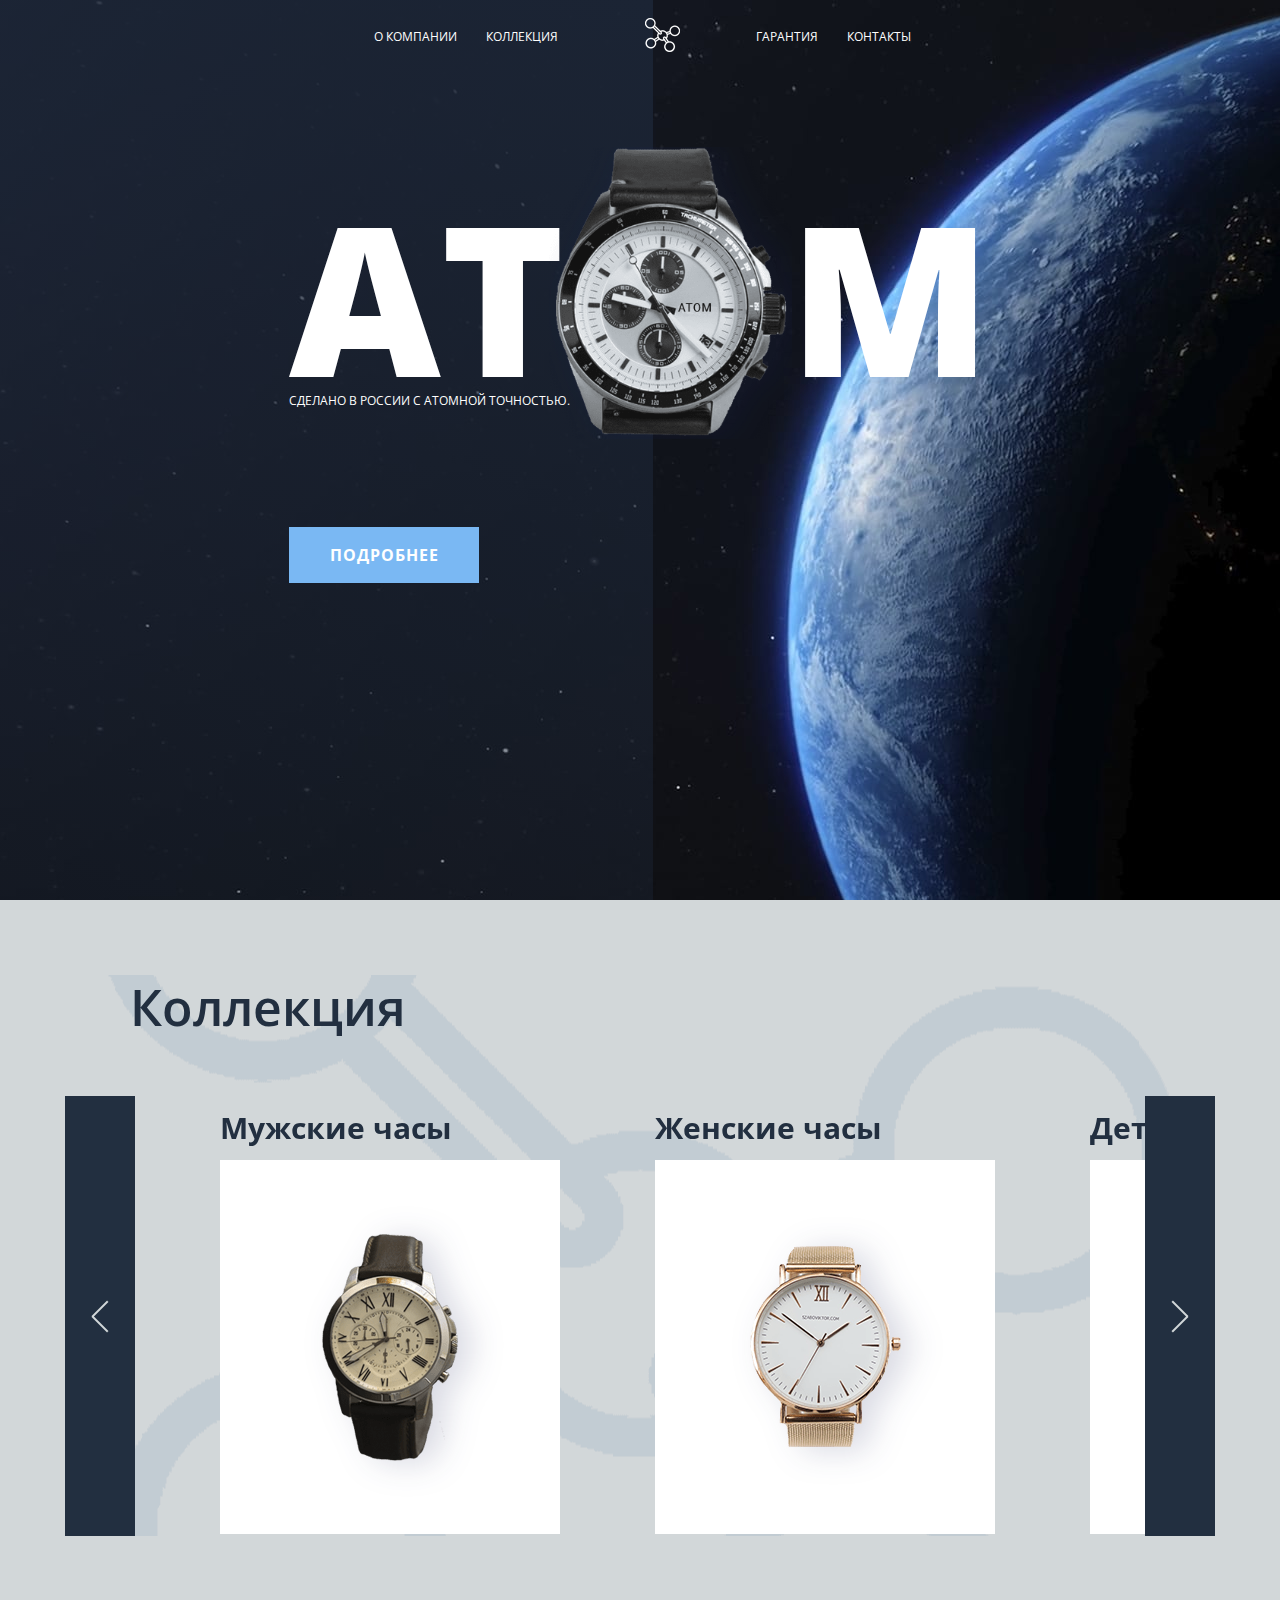
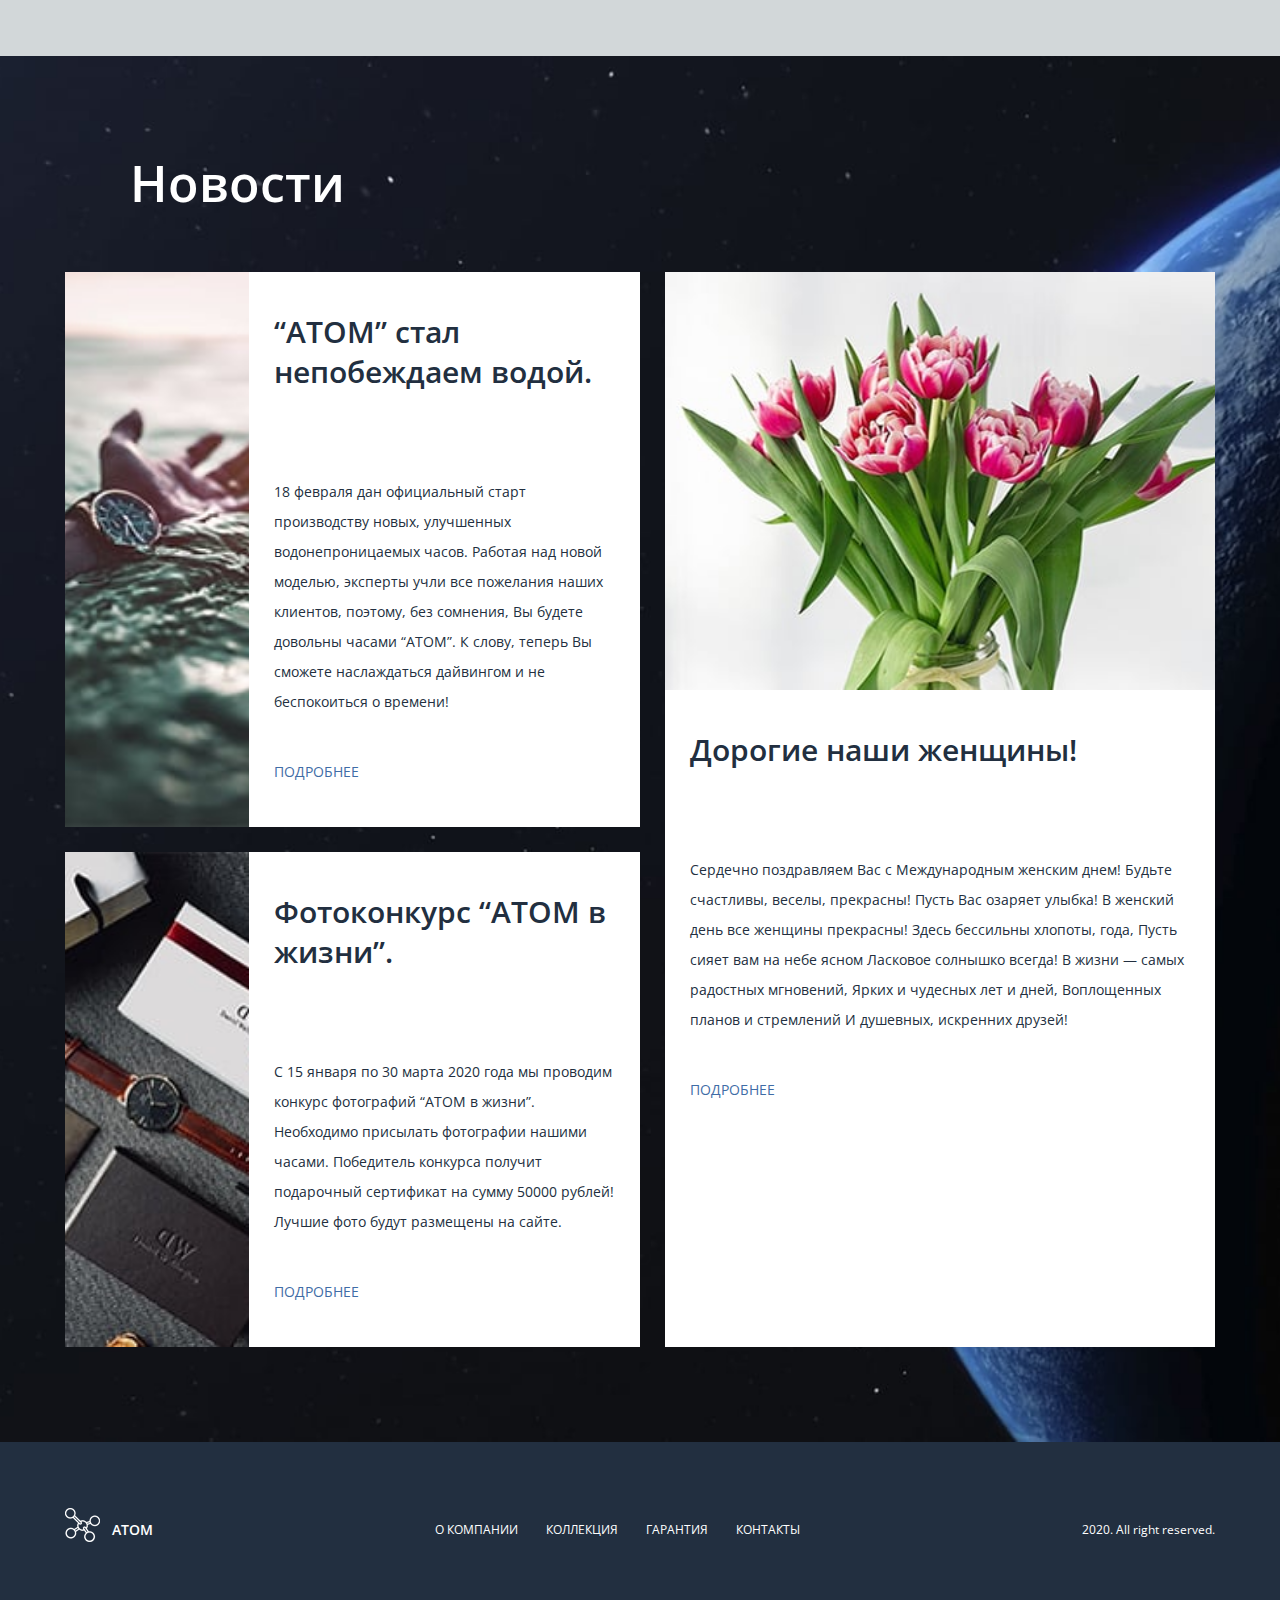
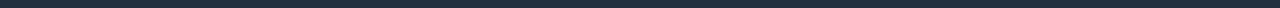
==== commit 58e3c7c4: "Made site" ====
--- a/index.html
+++ b/index.html
@@ -24,15 +24,15 @@
                   <a href="blocks/about.html" class="menu__link"><span>О компании</span></a>
                 </li>
                 <li>
-                  <a href="#" class="menu__link menu__link--right"
+                  <a href="blocks/collection.html" class="menu__link menu__link--right"
                     ><span>Коллекция</span></a
                   >
                 </li>
                 <li>
-                  <a href="#" class="menu__link"><span>Гарантия</span></a>
-                </li>
-                <li>
-                  <a href="#" class="menu__link"><span>Сервис</span></a>
+                  <a href="blocks/guaranty.html" class="menu__link"><span>Гарантия</span></a>
+                </li>
+                <li>
+                  <a href="blocks/contacts.html" class="menu__link"><span>Контакты</span></a>
                 </li>
               </ul>
             </div>
@@ -78,30 +78,38 @@
             <div class="container">
               <div class="collection__title title">Коллекция</div>
                 <div class="slider__body">
-                  <div class="slider__item">
-                    <div class="slider__item-title">Мужские часы</div>
-                    <div class="slider__item-img">
-                      <img src="images/collection/01.png" alt="" />
-                    </div>
-                  </div>
-                  <div class="slider__item">
-                    <div class="slider__item-title">Женские часы</div>
-                    <div class="slider__item-img">
-                      <img src="images/collection/02.png" alt="" />
-                    </div>
-                  </div>
-                  <div class="slider__item">
-                    <div class="slider__item-title">Детские часы</div>
-                    <div class="slider__item-img">
-                      <img src="images/collection/03.png" alt="" />
-                    </div>
-                  </div>
-                  <div class="slider__item">
-                    <div class="slider__item-title">Спортивные часы</div>
-                    <div class="slider__item-img">
-                      <img src="images/collection/04.png" alt="" />
-                    </div>
-                  </div>
+                  <a href="blocks/collection.html" class="collection__link">
+                    <div class="slider__item">
+                      <div class="slider__item-title">Мужские часы</div>
+                      <div class="slider__item-img">
+                        <img src="images/collection/01.png" alt="" />
+                      </div>
+                    </div>
+                  </a>
+                  <a href="blocks/collection.html#woman" class="collection__link">
+                    <div class="slider__item">
+                      <div class="slider__item-title">Женские часы</div>
+                      <div class="slider__item-img">
+                        <img src="images/collection/02.png" alt="" />
+                      </div>
+                    </div>
+                  </a>
+                  <a href="blocks/collection.html#kids" class="collection__link">
+                    <div class="slider__item">
+                      <div class="slider__item-title">Детские часы</div>
+                      <div class="slider__item-img">
+                        <img src="images/collection/03.png" alt="" />
+                      </div>
+                    </div>
+                  </a>
+                  <a href="blocks/collection.html#sport" class="collection__link">
+                    <div class="slider__item">
+                      <div class="slider__item-title">Спортивные часы</div>
+                      <div class="slider__item-img">
+                        <img src="images/collection/04.png" alt="" />
+                      </div>
+                    </div>
+                  </a>
                 </div>
             </div>
           </div>
@@ -190,7 +198,7 @@
                         <a href="#" class="menu__link"><span>Гарантия</span></a>
                       </li>
                       <li>
-                        <a href="#" class="menu__link"><span>Сервис</span></a>
+                        <a href="#" class="menu__link"><span>Контакты</span></a>
                       </li>
                     </ul>
                   </div>
--- a/css/styles.min.css
+++ b/css/styles.min.css
@@ -1 +1 @@
-@import url(https://fonts.googleapis.com/css?family=Open+Sans:300,400,600,700,800&display=swap&subset=cyrillic);.item__title,.logo__text,.title{font-weight:600}body,html{height:100%}.title,body{color:#222f40}*,ul{padding:0}.btn,.main-screen,.slick-list,.wrapper{overflow:hidden}.item__body-r,.main{-webkit-box-orient:vertical;-webkit-box-direction:normal}.title{font-size:50px;line-height:64px}@media screen and (max-width:767.98px){.title{font-size:40px}}@media screen and (max-width:479.98px){.title{font-size:24px}}*{margin:0;-webkit-box-sizing:border-box;box-sizing:border-box}body{font-family:'Open Sans';font-size:14px;line-height:30px}@media screen and (max-width:479.98px){body{font-size:12px}}li{list-style:none}a{text-decoration:none}.btn{height:56px;line-height:56px;background:#7ab8f3;display:inline-block;padding:0 30px;font-size:16px;font-weight:700;text-transform:uppercase;color:#fff;letter-spacing:1px;border:none;position:relative;min-width:190px;text-align:center}.btn:after,.main{position:absolute;height:100%}.btn:after{content:'';width:0;-webkit-transition:all .5s;transition:all .5s;left:50%;background-color:#3f6ca6}.btn:hover:after,.link span:hover:after,.main{width:100%;left:0}.btn span{position:relative;z-index:2}@media screen and (max-width:480px){.btn{padding:0 25px}}.link span:after{content:"";content-position:absolute;content-left:50%;content-width:0;content-height:1px;content-background-color:#007397;content-bottom:0;content--webkit-transition:all .5s;content-transition:all .5s}.link span:hover:after:hover{color:#007397}.link.active{color:red}.ibg{background-repeat:no-repeat;background-size:cover;background-position:center}.ibg img,.tab__item{display:none}.tab__item.active{display:block}.container{max-width:1170px;margin:0 auto;padding:0 10px;width:100%}.main{top:0;display:-webkit-box;display:-ms-flexbox;display:flex;-ms-flex-direction:column;flex-direction:column}.main-screen{-webkit-box-flex:1;-ms-flex:1 0 100%;flex:1 0 100%;position:relative;-webkit-box-pack:center;-ms-flex-pack:center;justify-content:center;display:-webkit-box;display:-ms-flexbox;display:flex;max-height:900px}.main-screen__bg{position:absolute}.main-screen__bg:after{content:"";position:absolute;width:50.9%;height:100%;top:0;background-image:linear-gradient(198deg,#1b2434 0,rgba(27,36,52,.2) 100%)}@media screen and (max-width:767.98px){.main-screen__bg:after{display:none}}.slick-track,.slider__item-img{display:-webkit-box;display:-ms-flexbox}.main-screen__body{position:relative;margin-top:15%}.main-screen__title{font-size:209px;line-height:209px;font-weight:800;word-spacing:171px;color:#fff}@media screen and (max-width:767.98px){.main-screen__title{font-size:119px}}@media screen and (max-width:479.98px){.main-screen__body{margin-top:40%}.main-screen__title{font-size:87px;word-spacing:90px}}.main-screen__text{margin:-1% 0 0;font-size:12px;line-height:14px;color:#fff;text-transform:uppercase}.main-screen__watch{position:absolute;z-index:20;top:-45px;left:37%;width:243px}.main-screen__watch img{width:100%}@media screen and (max-width:767.98px){.main-screen__text{font-size:9px}.main-screen__watch{width:182px;top:-15px}}@media screen and (max-width:479.98px){.main-screen__text{font-size:8px;margin:-16% 0 0}.main-screen__watch{width:102px;top:34px}}.main-screen__btn{margin:17% 0 0;color:#fff}@media screen and (max-width:767.98px){.main-screen__btn{margin:11% 0 17%}}.main-screen__btn span{z-index:50}.main-screen__btn a{color:#fff}.collection{background-color:#d2d7d9}.collection__bg{background:url(../images/main/bg.png) center center no-repeat;padding:95px 0}@media screen and (max-width:479.98px){.main-screen__btn{margin:32% 0 0}.collection__bg{padding:35px 0 0}}.collection__title{padding:0 0 57px 65px}@media screen and (max-width:767.98px){.collection__title{padding:0 0 33px}}.slider__item{height:440px;width:370px;padding:0 15px}@media screen and (max-width:992.98px){.slider__item{padding:0 20px}}@media screen and (max-width:767.98px){.slider__item{padding:0 15px}}.slider__item-title{color:#222f40;font-size:30px;line-height:64px;font-weight:700}@media screen and (max-width:992.98px){.slider__item-title{font-size:23px}}@media screen and (max-width:479.98px){.slider__item-title{font-size:18px;padding:0;line-height:30px}}.slider__item-img{display:flex;-webkit-box-pack:center;-ms-flex-pack:center;justify-content:center;-webkit-box-align:center;-ms-flex-align:center;align-items:center;height:100%;background-color:#fff}.slider__item-img img{-webkit-filter:drop-shadow(14px 4px 16px rgba(30, 34, 86, .17));filter:drop-shadow(14px 4px 16px rgba(30, 34, 86, .17))}.slick-list{padding:0 70px}@media screen and (max-width:479.98px){.slick-list{padding:0 25px}}.slick-track{display:flex}.news__item,.slick-dots{display:-webkit-box;display:-ms-flexbox}.slick-slider{position:relative;padding:0 70px}@media screen and (max-width:767.98px){.slick-slider{padding:0}}.slick-slide{width:374px}.slick-arrow{position:absolute;top:0;font-size:0;z-index:10;width:70px;height:100%;background-color:#222f40;border:none;cursor:pointer}.slick-prev{background:url(../images/collection/al.png) center center no-repeat #222f40;left:0}.slick-next{background:url(../images/collection/ar.png) center center no-repeat #222f40;right:0}.slick-dots{display:flex;-webkit-box-pack:center;-ms-flex-pack:center;justify-content:center;padding:40px 0 0}@media screen and (max-width:767.98px){.slick-dots{padding:10px 0 0}}.slick-dots li button{margin:10px;width:35px;height:35px;font-size:0;border-radius:50%;background-color:#222f40;border:5px solid #fff}#movie-bg,.header,.header__menu{width:100%}.item,.news__item,.news__item-r,.slick-dots li.slick-active button{background-color:#fff}.slick-dots li.slick-active button{border-color:#fff}.news{padding:95px 0;background:url(../images/main/bg.jpg) center top no-repeat;background-size:cover}@media screen and (max-width:479.98px){.news{padding:35px 0 0}}.news__left{-webkit-box-flex:1;-ms-flex:1 0 50%;flex:1 0 50%;margin:0 25px 0 0}@media screen and (max-width:767.98px){.news__left{margin:0}}.news__item{display:flex;margin:0 0 25px}.news__item:last-child{margin:0}@media screen and (max-width:992.98px){.news__item{-webkit-box-orient:vertical;-webkit-box-direction:normal;-ms-flex-direction:column;flex-direction:column}}.news__item-r{height:100%}.new__title{padding:0 0 57px 65px;color:#fff}@media screen and (max-width:479.98px){.new__title{padding:0 0 33px}}.new__body{display:-webkit-box;display:-ms-flexbox;display:flex}@media screen and (max-width:767.98px){.news__item:last-child{margin:0 0 25px}.new__body{-webkit-box-orient:vertical;-webkit-box-direction:normal;-ms-flex-direction:column;flex-direction:column}.footer__menu{display:none}}.footer,.header__page-bg{background-color:#222f40}.item__img{-webkit-box-flex:1;-ms-flex:1 0 32%;flex:1 0 32%}.about,.item__body-r{-ms-flex-direction:column}@media screen and (max-width:992.98px){.item__img{padding:185px 0 0}}.item__img-r{padding:418px 0 0}@media screen and (max-width:479.98px){.item__img{padding:245px 0 0}#movie-bg video{autoplay:n}}.item__body{padding:40px 25px}.item__text,.item__title{padding:0 0 20px}.item__body-r{flex-direction:column}.item__title{font-size:20px;line-height:64px;color:#3f6ca6}@media screen and (max-width:992.98px){.item__title{line-height:24px}}.item__link{color:#3f6ca6;text-transform:uppercase}.footer{padding:50px 0 40px}.footer__body,.footer__logo{display:-webkit-box;display:-ms-flexbox}.footer__body{display:flex;-webkit-box-align:center;-ms-flex-align:center;align-items:center;-webkit-box-pack:justify;-ms-flex-pack:justify;justify-content:space-between}@media screen and (max-width:767.98px){.footer__body{-webkit-box-orient:vertical;-webkit-box-direction:normal;-ms-flex-direction:column;flex-direction:column}.footer__column{padding:0 0 15px}.footer__column:last-child{padding:30px 0 0}}@media screen and (max-width:767.98px) and (max-width:479.98px){.footer__column:last-child{padding:0}}.footer__logo{display:flex;-webkit-box-align:center;-ms-flex-align:center;align-items:center}.menu__list-footer,.wrapper{display:-webkit-box;display:-ms-flexbox}.footer__rights{font-size:12px;line-height:30px;color:#fff}.menu__list-footer{display:flex}.menu__list-footer .menu__link{color:#fff}.logo__text{padding:0 0 0 12px;font-size:14px;line-height:30px;color:#fff}.wrapper{min-height:100%;display:flex}.header{position:absolute;z-index:50;left:0}@media screen and (max-width:767.98px){.header{position:fixed;background-color:#222f40}}.header__row{display:-webkit-box;display:-ms-flexbox;display:flex;-webkit-box-pack:center;-ms-flex-pack:center;justify-content:center;-webkit-box-align:center;-ms-flex-align:center;align-items:center;height:75px}.header__menu{position:absolute}.header__logo{position:absolute;z-index:2;top:18px;left:50.4%}.header-menu{display:none}@media screen and (max-width:767.98px){.header__logo{left:15px}.header-menu{display:block;position:fixed;width:100%;height:100%;overflow:auto;left:-120%;top:0;background-image:linear-gradient(198deg,#1b2434 0,rgba(27,36,52,.2) 100%);padding:95px 10px 20px;-webkit-transition:all .5s;transition:all .5s}}.header-menu.active{left:0}.menu__body{max-width:570px;margin:0 auto}@media screen and (max-width:767.98px){.menu__body{margin:0;max-width:none}.menu__list li{padding:0 30px}}.menu__list{display:-webkit-box;display:-ms-flexbox;display:flex;-webkit-box-pack:justify;-ms-flex-pack:justify;justify-content:space-between;text-transform:uppercase}.menu__list li{border-bottom:2px solid transparent}.menu__list li:hover{cursor:pointer;background-color:#3f6ca6;border-bottom:2px solid #7ab8f3}.menu__list li:nth-child(2){margin:0 170px 0 0}.menu__list li.active{background-color:#fff;border-bottom:2px solid #222f40;-webkit-transform:scale(1);transform:scale(1)}.menu__link{display:block;font-size:12px;line-height:14px;color:#fff;padding:31px 17px;text-transform:uppercase}.menu__link.active,.row__link{color:#222f40}@media screen and (max-width:767.98px){.menu__list{display:block;text-align:left}.menu__link{padding:30px 0;font-size:16px}.icon-menu{display:block;position:absolute;top:-14px;right:15px;width:30px;height:18px;cursor:pointer;z-index:5}.icon-menu span{top:8px;left:0;position:absolute;width:100%;height:2px;background-color:#fff}.icon-menu span:first-child{top:0}.icon-menu span:last-child{top:auto;bottom:0}.icon-menu.active span{background-color:#fff;-webkit-transform:scale(0);transform:scale(0)}.icon-menu.active span:first-child{top:8px;-webkit-transform:rotate(-45deg);transform:rotate(-45deg)}.icon-menu.active span:last-child{bottom:8px;-webkit-transform:rotate(45deg);transform:rotate(45deg)}}.about,.about__content{display:-webkit-box;display:-ms-flexbox;-webkit-box-orient:vertical;-webkit-box-direction:normal}.about,.gallery,.main-page{background-color:#d2d7d9}.about{display:flex;flex-direction:column;padding:75px 0 0}.about__content{display:flex;-ms-flex-direction:column;flex-direction:column}.about__row,.row__link{display:-webkit-box;display:-ms-flexbox}.about__row{display:flex;-webkit-box-pack:justify;-ms-flex-pack:justify;justify-content:space-between;margin:0 0 30px}@media screen and (max-width:479.98px){.about__row{-ms-flex-wrap:wrap;flex-wrap:wrap}.about__row:nth-child(2){-webkit-box-ordinal-group:4;-ms-flex-order:3;order:3;margin:0}.about{padding:35px 0 0}}.about__row-body{-webkit-box-flex:0;-ms-flex:0 0 43%;flex:0 0 43%}@media screen and (max-width:479.98px){.about__row-body{-webkit-box-flex:0;-ms-flex:0 0 100%;flex:0 0 100%;margin:0 0 30px}}.about__img{-webkit-box-flex:0;-ms-flex:0 0 48.5%;flex:0 0 48.5%;height:368px}.about__img-body{-webkit-box-flex:0;-ms-flex:0 0 57%;flex:0 0 57%}.row{margin:0 0 30px}.row__title{margin:0 0 50px}@media screen and (max-width:479.98px){.about__img-body{padding:186px 0 0;-webkit-box-flex:0;-ms-flex:0 0 100%;flex:0 0 100%}.row__title{margin:0 0 33px}}.row__text{margin:0 0 80px}.row__link{font-size:14px;line-height:17px;display:flex}.gallery__body,.gallery__content{display:-webkit-box;display:-ms-flexbox}.row__link img{padding:0 0 0 5px}.main-page{padding:75px 0 0}.gallery{padding:75px 0}.gallery__title{margin:0 0 50px}.gallery__content{display:flex}@media screen and (max-width:1182px){.gallery__content{-ms-flex-wrap:wrap;flex-wrap:wrap;-webkit-box-pack:center;-ms-flex-pack:center;justify-content:center}}.gallery__body{display:flex;-webkit-box-orient:vertical;-webkit-box-direction:normal;-ms-flex-direction:column;flex-direction:column}.gallery__column,.gallery__column-left{display:-webkit-box;display:-ms-flexbox}.gallery__column{display:flex;-webkit-box-flex:0;-ms-flex:0 0 50%;flex:0 0 50%}.gallery__column-left{display:flex;-webkit-box-orient:vertical;-webkit-box-direction:normal;-ms-flex-direction:column;flex-direction:column}.gallery__img{-webkit-box-flex:0;-ms-flex:0 0 33.333%;flex:0 0 33.333%;padding:145px;top:0;left:0;height:100%;width:100%}@media screen and (max-width:767.98px){.gallery__img{padding:114px}}@media screen and (max-width:479.98px){.gallery__title{margin:0 0 33px}.gallery__content{margin:0 0 50px}.gallery__column{margin:0 0 20px}.gallery__img{padding:77px}.gallery{padding:35px 0 0}}.gallery__img-b{-webkit-box-flex:0;-ms-flex:0 0 66.666%;flex:0 0 66.666%}.gallery__column-right{display:-webkit-box;display:-ms-flexbox;display:flex;-webkit-box-orient:vertical;-webkit-box-direction:normal;-ms-flex-direction:column;flex-direction:column}.gallery__column-right .right{-webkit-box-ordinal-group:3;-ms-flex-order:2;order:2}+@import url(https://fonts.googleapis.com/css?family=Open+Sans:300,400,600,700,800&display=swap&subset=cyrillic);.item__title,.logo__text,.title{font-weight:600}.btn:after,.main,.main-screen__bg:after,body,html{height:100%}.title,body{color:#222f40}*,ul{padding:0}.btn,.slick-arrow{border:none;cursor:pointer}.btn,.main-screen,.slick-list,.wrapper{overflow:hidden}.btn:after,.guaranty__card span:before{content:''}.btn:after,.slider__item{-webkit-transition:all .5s}.item__body-r,.main{-webkit-box-orient:vertical}.title{font-size:50px;line-height:64px}@media screen and (max-width:767.98px){.title{font-size:40px}}@media screen and (max-width:479.98px){.title{font-size:24px}}*{margin:0;-webkit-box-sizing:border-box;box-sizing:border-box}body{font-family:'Open Sans';font-size:14px;line-height:30px}@media screen and (max-width:479.98px){body{font-size:12px}}li{list-style:none}a{text-decoration:none}.bascket__text:hover,.menu__list-footer .menu__link:hover{text-decoration:underline}.btn{height:56px;line-height:56px;background:#7ab8f3;display:inline-block;padding:0 30px;font-size:16px;font-weight:700;text-transform:uppercase;color:#fff;letter-spacing:1px;position:relative;min-width:190px;text-align:center}.btn:after{width:0;position:absolute;transition:all .5s;left:50%;background-color:#3f6ca6}.btn:hover:after,.link span:hover:after,.main{width:100%;left:0}.btn span{position:relative;z-index:2}@media screen and (max-width:480px){.btn{padding:0 25px}}.link span:after{content:"";content-position:absolute;content-left:50%;content-width:0;content-height:1px;content-background-color:#007397;content-bottom:0;content--webkit-transition:all .5s;content-transition:all .5s}.bottom__label:before,.card__title input[type=radio]:checked+label:before,.close-popup:after,.close-popup:before,.item__price-prev:before,.main-screen__bg:after{content:""}.link span:hover:after:hover{color:#007397}.link.active{color:red}.ibg{background-repeat:no-repeat;background-size:cover;background-position:center}.ibg img,.tab__item{display:none}.tab__item.active{display:block}.container{max-width:1170px;margin:0 auto;padding:0 10px;width:100%}.main{position:absolute;top:0;display:-webkit-box;display:-ms-flexbox;display:flex;-webkit-box-direction:normal;-ms-flex-direction:column;flex-direction:column}.main-screen{-webkit-box-flex:1;-ms-flex:1 0 100%;flex:1 0 100%;position:relative;-webkit-box-pack:center;-ms-flex-pack:center;justify-content:center;display:-webkit-box;display:-ms-flexbox;display:flex;max-height:900px}.main-screen__bg{position:absolute}.main-screen__bg:after{position:absolute;width:50.9%;top:0;background-image:linear-gradient(198deg,#1b2434 0,rgba(27,36,52,.2) 100%)}@media screen and (max-width:767.98px){.main-screen__bg:after{display:none}}.slick-track,.slider__item-img{display:-webkit-box;display:-ms-flexbox}.main-screen__body{position:relative;margin-top:15%}.main-screen__title{font-size:209px;line-height:209px;font-weight:800;word-spacing:171px;color:#fff}@media screen and (max-width:767.98px){.main-screen__title{font-size:119px}}@media screen and (max-width:479.98px){.main-screen__body{margin-top:40%}.main-screen__title{font-size:87px;word-spacing:90px}}.main-screen__text{margin:-1% 0 0;font-size:12px;line-height:14px;color:#fff;text-transform:uppercase}.main-screen__watch{position:absolute;z-index:20;top:-45px;left:37%;width:243px}.main-screen__watch img{width:100%}@media screen and (max-width:767.98px){.main-screen__text{font-size:9px}.main-screen__watch{width:182px;top:-15px}}@media screen and (max-width:479.98px){.main-screen__text{font-size:8px;margin:-16% 0 0}.main-screen__watch{width:102px;top:34px}}.main-screen__btn{margin:17% 0 0;color:#fff}@media screen and (max-width:767.98px){.main-screen__btn{margin:11% 0 17%}}.main-screen__btn span{z-index:50}.main-screen__btn a{color:#fff}.collection__bg{background:url(../images/main/bg.png) center center no-repeat}@media screen and (max-width:479.98px){.main-screen__btn{margin:32% 0 0}.collection__bg{padding:35px 0 0}}.collection__title{padding:0 0 57px 65px}@media screen and (max-width:767.98px){.collection__title{padding:0 0 33px}}.slider__item{height:440px;width:370px;padding:0 15px;transition:all .5s}@media screen and (max-width:992.98px){.main-screen{max-height:645px}.slider__item{padding:0 20px}}@media screen and (max-width:767.98px){.slider__item{padding:0 15px}}.slider__item-title{color:#222f40;font-size:30px;line-height:64px;font-weight:700}@media screen and (max-width:992.98px){.slider__item-title{font-size:23px}}@media screen and (max-width:479.98px){.slider__item{width:310px}.slider__item-title{font-size:18px;padding:0;line-height:30px}}.slider__item-img{display:flex;-webkit-box-pack:center;-ms-flex-pack:center;justify-content:center;-webkit-box-align:center;-ms-flex-align:center;align-items:center;height:85%;background-color:#fff;cursor:pointer;-webkit-transition:all 15s;transition:all 15s}.slider__item-img img{-webkit-filter:drop-shadow(14px 4px 16px rgba(30, 34, 86, .17));filter:drop-shadow(14px 4px 16px rgba(30, 34, 86, .17));-webkit-transition:all .5s;transition:all .5s}.slider__item-img img:hover{-webkit-transform:scale(1.2);transform:scale(1.2)}.slick-list{padding:0 70px}@media screen and (max-width:479.98px){.slick-list{padding:0 25px}}.slick-track{display:flex}.news__item,.slick-dots{display:-webkit-box;display:-ms-flexbox}.slick-slider{position:relative;padding:0 70px}@media screen and (max-width:767.98px){.slick-slider{padding:0}}.slick-slide{width:374px}.slick-arrow{position:absolute;top:0;font-size:0;z-index:10;width:70px;height:100%;background-color:#222f40}.slick-prev{background:url(../images/collection/al.png) center center no-repeat #222f40;left:0}.slick-next{background:url(../images/collection/ar.png) center center no-repeat #222f40;right:0}.slick-dots{display:flex;-webkit-box-pack:center;-ms-flex-pack:center;justify-content:center;padding:40px 0 0}@media screen and (max-width:767.98px){.slick-dots{padding:10px 0 0}}.slick-dots li button{margin:10px;width:35px;height:35px;font-size:0;border-radius:50%;background-color:#222f40;border:5px solid #fff}#movie-bg,.header,.header__menu{width:100%}.item,.news__item,.news__item-r,.slick-dots li.slick-active button{background-color:#fff}.slick-dots li.slick-active button{border-color:#fff}.news{padding:95px 0;background:url(../images/main/bg.jpg) center top no-repeat;background-size:cover}@media screen and (max-width:479.98px){.news{padding:35px 0 0}}.news__left{-webkit-box-flex:1;-ms-flex:1 0 50%;flex:1 0 50%;margin:0 25px 0 0}@media screen and (max-width:767.98px){.news__left{margin:0}}.news__item{display:flex;margin:0 0 25px}.news__item:last-child{margin:0}@media screen and (max-width:992.98px){.news__item{-webkit-box-orient:vertical;-webkit-box-direction:normal;-ms-flex-direction:column;flex-direction:column}}.news__item-r{height:100%}.new__title{padding:0 0 57px 65px;color:#fff}@media screen and (max-width:479.98px){.new__title{padding:0 0 33px}}.new__body{display:-webkit-box;display:-ms-flexbox;display:flex}@media screen and (max-width:767.98px){.news__item:last-child{margin:0 0 25px}.new__body{-webkit-box-orient:vertical;-webkit-box-direction:normal;-ms-flex-direction:column;flex-direction:column}.footer__menu{display:none}}.footer,.guaranty,.header__page-bg{background-color:#222f40}.item__img{-webkit-box-flex:1;-ms-flex:1 0 32%;flex:1 0 32%}.about,.item__body-r{-ms-flex-direction:column}@media screen and (max-width:992.98px){.item__img{padding:185px 0 0}.item__title{line-height:24px}}.item__img-r{padding:418px 0 0}@media screen and (max-width:479.98px){.item__img{padding:245px 0 0}#movie-bg video{autoplay:n}}.item__body{padding:40px 25px}.item__body-r{-webkit-box-direction:normal;flex-direction:column}.item__link{color:#3f6ca6;text-transform:uppercase}.footer{padding:50px 0 40px}.footer__body,.footer__logo{display:-webkit-box;display:-ms-flexbox}.footer__body{display:flex;-webkit-box-align:center;-ms-flex-align:center;align-items:center;-webkit-box-pack:justify;-ms-flex-pack:justify;justify-content:space-between}@media screen and (max-width:767.98px){.footer__body{-webkit-box-orient:vertical;-webkit-box-direction:normal;-ms-flex-direction:column;flex-direction:column}.footer__column{padding:0 0 15px}.footer__column:last-child{padding:30px 0 0}}@media screen and (max-width:767.98px) and (max-width:479.98px){.footer__column:last-child{padding:0}}.footer__logo{display:flex;-webkit-box-align:center;-ms-flex-align:center;align-items:center}.menu__list-footer,.wrapper{display:-webkit-box;display:-ms-flexbox}.footer__rights{font-size:12px;line-height:30px;color:#fff}.menu__list-footer{display:flex}.menu__list-footer .menu__link{color:#fff;-webkit-transition:all .5s;transition:all .5s}.logo__text{padding:0 0 0 12px;font-size:14px;line-height:30px;color:#fff}.wrapper{min-height:100%;display:flex}.header{position:absolute;z-index:50;left:0}@media screen and (max-width:767.98px){.header{position:fixed;background-color:#222f40}}.header__row{display:-webkit-box;display:-ms-flexbox;display:flex;-webkit-box-pack:center;-ms-flex-pack:center;justify-content:center;-webkit-box-align:center;-ms-flex-align:center;align-items:center;height:75px}.header__menu{position:absolute}.header__logo{position:absolute;z-index:2;top:18px;left:50.4%;cursor:pointer;-webkit-transition:all .5s;transition:all .5s}.header__logo:hover{-webkit-transform:scale(1.1);transform:scale(1.1)}.header-menu{display:none}@media screen and (max-width:767.98px){.header__logo{left:15px}.header-menu{display:block;position:fixed;width:100%;height:100%;overflow:auto;left:-120%;top:0;background-image:linear-gradient(198deg,#1b2434 0,rgba(27,36,52,.2) 100%);padding:95px 10px 20px;-webkit-transition:all .5s;transition:all .5s}}.about,.menu__list{display:-ms-flexbox}.header-menu.active{left:0}.menu__body{max-width:570px;margin:0 auto}@media screen and (max-width:767.98px){.menu__body{margin:0;max-width:none}.menu__list li{padding:0 30px}}.menu__list{display:-webkit-box;display:flex;-webkit-box-pack:justify;-ms-flex-pack:justify;justify-content:space-between;margin:0 0 0 5px;text-transform:uppercase}.menu__list li{-webkit-transition:all .5s;transition:all .5s;border-bottom:2px solid transparent}.menu__list li:hover{cursor:pointer;background-color:#3f6ca6;border-bottom:2px solid #7ab8f3}.menu__list li:nth-child(2){margin:0 170px 0 0}@media screen and (max-width:479.98px){.menu__list li:nth-child(2){margin:0}}.menu__list li.active{background-color:#fff;border-bottom:2px solid #222f40}.menu__link{display:block;font-size:12px;line-height:14px;color:#fff;padding:31px 14px;text-transform:uppercase}.menu__link.active,.row__link{color:#222f40}@media screen and (max-width:767.98px){.menu__list{display:block;text-align:left}.menu__link{padding:30px 0;font-size:16px}.icon-menu{display:block;position:absolute;top:-14px;right:15px;width:30px;height:18px;cursor:pointer;z-index:5}.icon-menu span{top:8px;left:0;position:absolute;width:100%;height:2px;background-color:#fff}.icon-menu span:first-child{top:0}.icon-menu span:last-child{top:auto;bottom:0}.icon-menu.active span{background-color:#fff;-webkit-transform:scale(0);transform:scale(0)}.icon-menu.active span:first-child{top:8px;-webkit-transform:rotate(-45deg);transform:rotate(-45deg)}.icon-menu.active span:last-child{bottom:8px;-webkit-transform:rotate(45deg);transform:rotate(45deg)}}.about,.about__content{display:-webkit-box;-webkit-box-orient:vertical;-webkit-box-direction:normal}.about,.gallery,.main-page{background-color:#d2d7d9}.about{display:flex;flex-direction:column;padding:75px 0 0}.about__content{display:-ms-flexbox;display:flex;-ms-flex-direction:column;flex-direction:column}.about__row{display:-webkit-box;display:-ms-flexbox;display:flex;-webkit-box-pack:justify;-ms-flex-pack:justify;justify-content:space-between;margin:0 0 30px}@media screen and (max-width:479.98px){.about__row{-ms-flex-wrap:wrap;flex-wrap:wrap}.about__row:nth-child(2){-webkit-box-ordinal-group:4;-ms-flex-order:3;order:3;margin:0}.about{padding:35px 0 0}}.about__row-body{-webkit-box-flex:0;-ms-flex:0 0 43%;flex:0 0 43%}@media screen and (max-width:479.98px){.about__row-body{-webkit-box-flex:0;-ms-flex:0 0 100%;flex:0 0 100%;margin:0 0 30px}}.about__img{-webkit-box-flex:0;-ms-flex:0 0 48.5%;flex:0 0 48.5%;height:368px}.about__img-body{-webkit-box-flex:0;-ms-flex:0 0 57%;flex:0 0 57%}.row{margin:0 0 30px}.row__title{margin:0 0 50px}@media screen and (max-width:479.98px){.about__img-body{padding:186px 0 0;-webkit-box-flex:0;-ms-flex:0 0 100%;flex:0 0 100%}.row__title{margin:0 0 33px}}.row__text{margin:0 0 80px}.row__link{font-size:14px;line-height:17px;display:-webkit-box;display:-ms-flexbox;display:flex}.row__link img{padding:0 0 0 5px}.main-page{padding:75px 0 0}.gallery{padding:75px 0}.gallery__title{margin:0 0 50px}.gallery__content{display:-webkit-box;display:-ms-flexbox;display:flex}@media screen and (max-width:1182px){.gallery__content{-ms-flex-wrap:wrap;flex-wrap:wrap;-webkit-box-pack:center;-ms-flex-pack:center;justify-content:center}}.gallery__body{display:-webkit-box;display:-ms-flexbox;display:flex;-webkit-box-orient:vertical;-webkit-box-direction:normal;-ms-flex-direction:column;flex-direction:column}.gallery__column{display:-webkit-box;display:-ms-flexbox;display:flex;-webkit-box-flex:0;-ms-flex:0 0 50%;flex:0 0 50%}.gallery__column-left{display:-webkit-box;display:-ms-flexbox;display:flex;-webkit-box-orient:vertical;-webkit-box-direction:normal;-ms-flex-direction:column;flex-direction:column}.gallery__column-right,.guaranty{display:-ms-flexbox;-webkit-box-orient:vertical;-webkit-box-direction:normal}.gallery__img{-webkit-box-flex:0;-ms-flex:0 0 33.333%;flex:0 0 33.333%;padding:145px;top:0;left:0;height:100%;width:100%}@media screen and (max-width:767.98px){.gallery__img{padding:114px}}@media screen and (max-width:479.98px){.gallery__title{margin:0 0 33px}.gallery__content{margin:0 0 50px}.gallery__column{margin:0 0 20px}.gallery__img{padding:77px}.gallery{padding:35px 0 0}}.gallery__img-b{-webkit-box-flex:0;-ms-flex:0 0 66.666%;flex:0 0 66.666%}.gallery__column-right{display:-webkit-box;display:flex;-ms-flex-direction:column;flex-direction:column}.gallery__column-right .right{-webkit-box-ordinal-group:3;-ms-flex-order:2;order:2}.guaranty{display:-webkit-box;display:flex;-ms-flex-direction:column;flex-direction:column;padding:75px 0 0;color:#fff}.guaranty__top{display:-webkit-box;display:-ms-flexbox;display:flex}.guaranty__title{color:#fff;padding:0 0 40px}.guaranty__text{max-width:760px;margin:0 0 45px;font-weight:300}.guaranty__top-right{display:-webkit-box;display:-ms-flexbox;display:flex}@media screen and (max-width:767.98px){.guaranty__top{-ms-flex-wrap:wrap;flex-wrap:wrap}.guaranty__title{padding:0 0 33px}.guaranty__text,.guaranty__top-right{margin:0 0 25px}}.guaranty__number{font-size:200px;line-height:200px;font-style:italic;text-shadow:5px 2px 0 #3f6ca6,0 0 1em #3f6ca6}.guaranty__number-title{font-size:50px;line-height:60px;font-style:italic;max-width:240px;padding:60px 0 0 20px;text-shadow:5px 2px 0 #3f6ca6,0 0 1em #3f6ca6}@media screen and (max-width:992.98px){.guaranty__number-title{padding:60px 0 0 14px}}@media screen and (max-width:479.98px){.guaranty__number-title{padding:79px 0 0 25px;font-size:30px;line-height:35px;max-width:199px}}.guaranty__bottom{display:-webkit-box;display:-ms-flexbox;display:flex;-webkit-box-pack:justify;-ms-flex-pack:justify;justify-content:space-between}@media screen and (max-width:992.98px){.guaranty__bottom{-ms-flex-wrap:wrap;flex-wrap:wrap}}.guaranty__card{margin:0 30px 0 0;padding:0 15px;background-color:#6493bd;-webkit-box-flex:0;-ms-flex:0 1 33.333%;flex:0 1 33.333%}@media screen and (max-width:992.98px){.guaranty__card{-webkit-box-flex:0;-ms-flex:0 1 48%;flex:0 1 48%;margin:0 0 25px}}@media screen and (max-width:479.98px){.guaranty__card{-webkit-box-flex:0;-ms-flex:0 1 100%;flex:0 1 100%}}.guaranty__card:last-child{margin:0}.guaranty__card span{display:-webkit-box;display:-ms-flexbox;display:flex;padding:0 15px;font-size:12px;line-height:25px}.guaranty__card span:before{position:absolute;display:block;width:5px;height:5px;border-radius:50%;background-color:#fff;margin:12px -15px 0}@media screen and (max-width:767.98px){.guaranty{padding:75px 0 0}}.card__title-nd,.card__title-st,.card__title-th{padding:25px 0 25px 50px}.card__title{font-weight:600}.card__title-st{background:url(../images/guaranty/01.png) left center no-repeat}.card__title-nd{background:url(../images/guaranty/02.png) left center no-repeat}.card__title-th{background:url(../images/guaranty/03.png) left center no-repeat}.card__text{margin:0 0 20px;font-size:12px;line-height:25px;font-weight:300}.card__text-th{margin:0}.card__text-last{margin:0 0 25px}.service{display:-webkit-box;display:-ms-flexbox;display:flex;-webkit-box-orient:vertical;-webkit-box-direction:normal;-ms-flex-direction:column;flex-direction:column;padding:75px 0 0;background-color:#222f40}@media screen and (max-width:767.98px){.service{padding:35px 0 0}}.service__image{height:100%}.service__title{color:#fff;padding:0 0 57px}.service__body{display:-webkit-box;display:-ms-flexbox;display:flex;-webkit-box-pack:justify;-ms-flex-pack:justify;justify-content:space-between;margin:0 0 50px}@media screen and (max-width:1182px){.service__image{height:450px}.service__body{-webkit-box-orient:vertical;-webkit-box-direction:normal;-ms-flex-direction:column;flex-direction:column;max-width:740px}}@media screen and (max-width:767.98px){.service__title{padding:0 0 33px}.service__body{margin:0}}.service__left{-webkit-box-flex:0;-ms-flex:0 0 65.5%;flex:0 0 65.5%;position:relative;margin:0 0 25px}.service__left img{max-width:100%;height:100%}.service__right{margin:0 0 25px;-webkit-box-flex:0;-ms-flex:0 0 32%;flex:0 0 32%;background-color:#d2d7d9;padding:0 15px}.right__bottom,.right__top{display:-webkit-box;-ms-flex-direction:column;-webkit-box-orient:vertical;-webkit-box-direction:normal}.right__top{display:-ms-flexbox;display:flex;flex-direction:column;max-width:740;margin:0 0 30px}.right__body{max-width:230px;margin:0 0 25px;-webkit-box-flex:1;-ms-flex:1 1 auto;flex:1 1 auto}.right__title{padding:37px 40px 42px;font-weight:600;background:url(../images/guaranty/04.png) left center no-repeat;background-position-y:37px}@media screen and (max-width:479.98px){.right__body{max-width:270px}.right__title{padding:37px 0 40px 42px}}.right__btn{margin:15px 0 0;max-width:230px}.right__bottom{display:-ms-flexbox;display:flex;flex-direction:column;max-width:740;margin:0 0 30px}@media screen and (max-width:767.98px){.right__bottom{padding:0 0 30px}}.servise__pin{position:absolute;top:5%;left:59%;display:-webkit-box;display:-ms-flexbox;display:flex;-webkit-box-orient:vertical;-webkit-box-direction:normal;-ms-flex-direction:column;flex-direction:column;-webkit-box-pack:center;-ms-flex-pack:center;justify-content:center}.servise__pin-nd{top:33%;left:44%}.pin__title{font-weight:600;line-height:64px;color:#fff}.pin__img img{width:100%}.contacts{padding:78px 0 0;max-height:768px;background-color:#d2d7d9;position:relative}.contacts__body{display:-webkit-box;display:-ms-flexbox;display:flex;-webkit-box-pack:justify;-ms-flex-pack:justify;justify-content:space-between;max-width:1440px;padding:0 0 117px;margin:0 auto}.collection,.collection__body{display:-webkit-box;display:-ms-flexbox}@media screen and (max-width:767.98px){.contacts{max-height:none}.contacts__body{-ms-flex-wrap:wrap;flex-wrap:wrap;padding:0}}.contacts__left{-webkit-box-flex:1;-ms-flex:1 1 56%;flex:1 1 56%;display:-webkit-box;display:-ms-flexbox;display:flex;-webkit-box-orient:vertical;-webkit-box-direction:normal;-ms-flex-direction:column;flex-direction:column;-webkit-box-align:center;-ms-flex-align:center;align-items:center;margin-top:10%;margin-left:10%;position:relative;max-width:396px;max-height:122px}.contacts__right{position:relative;-webkit-box-flex:0;-ms-flex:0 1 44%;flex:0 1 44%;background-image:linear-gradient(198deg,#1b2434 0,rgba(27,36,52,.2) 100%)}.contacts__form{padding:0 0 124px 50px;max-width:380px}@media screen and (max-width:992.98px){.contacts__form{padding:0 10px 124px}}@media screen and (max-width:767.98px){.contacts__left{margin-left:0}.contacts__right{-webkit-box-flex:1;-ms-flex:1 1 100%;flex:1 1 100%;margin:110px 0 0}.contacts__form{padding:0 10px 25px}}.contacts__form p{margin:25px 0 0}.contacts__form input[type=text],.contacts__form input[type=tel]{width:100%;height:45px;padding-left:45px}.contacts__form textarea{width:100%;height:125px}.contacts__form input,.contacts__form textarea{border:none;padding-left:5px;font-family:'Open Sans';color:#222f40;font-size:14px;line-height:30px;background-color:#fff}.left__content{background-color:#80bdf2;text-align:center;padding:30px 20px;max-width:394px}.left__text{font-size:14px;line-height:20px;font-weight:600;color:#fff;max-width:255px}#map{width:100%;height:580px;margin-top:105px;position:absolute}@media screen and (max-width:767.98px){#map{height:250px}}.name{background:url(../images/contacts/01.png) left center no-repeat #fff;background-position-x:7px}.tel{background:url(../images/contacts/02.png) left center no-repeat #fff;background-position-x:7px}.email{background:url(../images/contacts/03.png) left center no-repeat #fff;background-position-x:7px}.collection{display:flex;-webkit-box-orient:vertical;-webkit-box-direction:normal;-ms-flex-direction:column;flex-direction:column;padding:75px 0 120px;background-color:#d2d7d9}.collection__title-page{margin:-15px 0 50px;padding:15px 0 0}.collection__title-p{margin:0 0 30px}.collection__body{display:flex;-ms-flex-wrap:wrap;flex-wrap:wrap;-webkit-box-pack:center;-ms-flex-pack:center;justify-content:center;margin:0 0 75px}.collection__item{position:relative;-webkit-transition:all 2s;transition:all 2s;display:-webkit-box;display:-ms-flexbox;display:flex;-webkit-box-pack:center;-ms-flex-pack:center;justify-content:center;margin:15px 15px 15px 0;width:270px;height:320px;cursor:pointer}.collection__item:hover .collection__action{display:block}.collection__image,.item__content{display:-webkit-box;display:-ms-flexbox}.collection__image{display:flex;-webkit-box-pack:center;-ms-flex-pack:center;justify-content:center}.collection__price{color:#222f40;font-size:30px;line-height:30px;font-weight:300;text-transform:uppercase;position:absolute;bottom:50px}.action__price,.action__title{font-size:12px;line-height:20px;text-transform:uppercase;color:#fff}.collection__action{display:none;position:absolute;top:0;left:0;height:320px;width:270px;background-color:rgba(128,189,242,.8);text-align:center;z-index:10}.action__title{margin:80px 0 30px;font-weight:600}.action__price{font-weight:600}.item__price,.item__title{color:#222f40;line-height:40px}.action__btn{margin:55px 0 25px;border:1px solid #fff}.action__btn:hover{border:1px solid #fff}.item__content{display:flex;-webkit-box-orient:vertical;-webkit-box-direction:normal;-ms-flex-direction:column;flex-direction:column;padding:185px 0 50px;background-color:#d2d7d9}@media screen and (max-width:479.98px){.item__content{padding:75px 0 0}}.item__body-page{display:-webkit-box;display:-ms-flexbox;display:flex}@media screen and (max-width:992.98px){.item__body-page{-webkit-box-orient:vertical;-webkit-box-direction:normal;-ms-flex-direction:column;flex-direction:column}}.item__right-page{padding:0 0 0 50px}@media screen and (max-width:479.98px){.item__right-page{padding:10px}}.item__right-content{max-width:490px}.item__title{font-size:30px;padding:0 0 85px}.item__price{font-size:50px;font-weight:600;text-transform:uppercase}@media screen and (max-width:479.98px){.item__title{padding:0 0 40px}.item__price{padding:0 0 30px}.item__prices{display:-webkit-box;display:-ms-flexbox;display:flex;-webkit-box-orient:vertical;-webkit-box-direction:normal;-ms-flex-direction:column;flex-direction:column}}.item__prices{padding:0 0 55px}.item__price-prev{margin:0 0 0 55px;color:#3f6ca6;font-size:40px;line-height:40px;position:relative}.item__price-prev:before{position:absolute;top:50%;left:-17px;display:block;width:140px;height:3px;background-color:#3f6ca6}@media screen and (max-width:479.98px){.item__price-prev{margin:0}.item__price-prev:before{top:50%;left:0;width:105px}.sl__body{display:none}}.item__text{padding:0 0 40px;font-size:14px;line-height:30px;color:#222f40}.item__bg{border:1px solid #222f40;height:550px}.item__bg img{width:100%;height:100%}.item__sl{position:relative;top:-73px}@media screen and (max-width:767.98px){.item__sl{padding:0 0 0 55px}}.sl__body{position:absolute;height:205px;z-index:10}.sl__body .slick-track{display:block;padding:200px 0 0}.sl__body .slick-list{padding:0}.sl__body .slick-list.draggable{height:300px}.sl__body.slick-initialized{height:200px}.sl__body .slick-prev{top:70px}.sl__body .slick-next{top:-71px}.sl__body .slick-slide{max-width:80px;max-height:80px;min-width:80px;min-height:80px;padding:1px}.sl__body .slick-slide.slick-active.slick-center{border:2px solid red}.sl__body .slick-arrow{position:relative;left:20px;width:37px;height:105px;-webkit-transform:rotate(90deg);transform:rotate(90deg);background-color:#fff}.sl__item-page{position:relative;width:70px;height:70px;margin:15px 0;border:1px solid #222f40}.sl__item-page img{max-height:100%;max-width:100%}.sl .slick-list.draggable{max-height:300px}.slbig{position:relative;max-width:555px;max-height:555px;padding:0 0 0 30px}@media screen and (max-width:479.98px){.slbig{padding:50px 0 0}.slbig .slick-dots{max-width:300px;margin:0 auto}.slbig .slick-dots li button{margin:5px}}.slbig .slick-list{padding:0}.slbig__item-page{width:500px;margin:0 5px}.slbig__item-page img{max-width:100%;max-height:100%}.bascket{display:-webkit-box;display:-ms-flexbox;display:flex;-webkit-box-orient:vertical;-webkit-box-direction:normal;-ms-flex-direction:column;flex-direction:column;padding:75px 0 0;background-color:#d2d7d9}.bascket__top,.block__left{display:-webkit-box;display:-ms-flexbox}.bascket__title{padding:0 0 45px}.bascket__body{-webkit-box-align:center;-ms-flex-align:center;align-items:center}.bascket__top{display:flex;-webkit-box-align:center;-ms-flex-align:center;align-items:center;padding:0 0 100px}@media screen and (max-width:767.98px){.bascket__top{-webkit-box-orient:vertical;-webkit-box-direction:normal;-ms-flex-direction:column;flex-direction:column;padding:0 0 45px}.bascket__text{margin:0 0 25px}}.bascket__del{width:31px;height:31px}.bascket__del:hover .del{fill:red;stroke:red}@media screen and (max-width:479.98px){.bascket__del{-webkit-box-ordinal-group:3;-ms-flex-order:2;order:2}}.bascket__img{width:200px}.bascket__img img{width:100%}.bascket__text{font-size:20px;line-height:40px;color:#222f40;font-weight:600}@media screen and (max-width:767.98px) and (max-width:479.98px){.bascket__text{font-size:18px}}.bascket__price,.bottom__title{font-size:30px;line-height:40px;color:#222f40;font-weight:600}.bascket__price{min-width:147px}.del{cursor:pointer;fill:#3f6ca6;stroke:#3f6ca6;-webkit-transition:all .5s;transition:all .5s}.block__left{display:flex;min-width:277px;-webkit-box-align:center;-ms-flex-align:center;align-items:center;-webkit-box-pack:justify;-ms-flex-pack:justify;justify-content:space-between;margin:0 35px 0 0}@media screen and (max-width:767.98px) and (max-width:479.98px){.block__left{-webkit-box-orient:vertical;-webkit-box-direction:normal;-ms-flex-direction:column;flex-direction:column;margin:0}}.block__right{display:-webkit-box;display:-ms-flexbox;display:flex;-webkit-box-orient:vertical;-webkit-box-direction:normal;-ms-flex-direction:column;flex-direction:column;width:720px;max-width:100%;-webkit-box-align:center;-ms-flex-align:center;align-items:center;-webkit-box-pack:justify;-ms-flex-pack:justify;justify-content:space-between}@media screen and (max-width:767.98px){.block__left{padding:0 0 25px}.block__right{max-width:300px;padding:30px 0 0;-webkit-box-orient:vertical;-webkit-box-direction:normal;-ms-flex-direction:column;flex-direction:column;text-align:center}}.bascket__cards,.bascket__subtitle{padding:0 0 50px}.block__right-b{width:750px}@media screen and (max-width:767.98px){.block__right-b{width:550px}.bottom__title{font-size:20px}}@media screen and (max-width:479.98px){.block__right-b{width:300px}}.bascket__middle{display:-webkit-box;display:-ms-flexbox;display:flex;-webkit-box-pack:justify;-ms-flex-pack:justify;justify-content:space-between;-webkit-box-orient:vertical;-webkit-box-direction:normal;-ms-flex-direction:column;flex-direction:column}.bascket__cards{display:-webkit-box;display:-ms-flexbox;display:flex;-webkit-box-pack:center;-ms-flex-pack:center;justify-content:center;-ms-flex-wrap:wrap;flex-wrap:wrap}.bottom__label,.right__top-b{display:-webkit-box;display:-ms-flexbox}.bascket__card{padding:35px 40px 40px 30px;margin:0 15px 30px;width:355px;height:200px;background-color:#7ab8f3;min-height:210px;position:relative}@media screen and (max-width:479.98px){.bascket__card{margin:0 0 30px}}.bascket__card:last-child{margin:0 0 30px 15px}@media screen and (max-width:992.98px){.bascket__card:last-child{margin:0 15px 30px}}@media screen and (max-width:479.98px){.bascket__card:last-child{margin:0 0 30px}}.bottom__label{display:flex;padding:0 0 0 65px;cursor:pointer}.bottom__label:before{position:absolute;display:block;width:47px;height:43px;top:-1px;left:0;margin:0 30px 0 0;padding:10px;background-image:url(../images/bascket/02.png);background-repeat:no-repeat;background-position:0 0;cursor:pointer}.bottom-b__title{font-size:30px;line-height:40px;color:#222f40;font-weight:600}@media screen and (max-width:479.98px){.bottom-b__title{font-size:20px}}.right__top-b{display:flex;-webkit-box-pack:justify;-ms-flex-pack:justify;justify-content:space-between;margin:0 0 150px}.delivery__form-f,.right__bottom-b{display:-webkit-box;display:-ms-flexbox}@media screen and (max-width:767.98px){.right__top-b{margin:0 0 50px;-webkit-box-orient:vertical;-webkit-box-direction:normal;-ms-flex-direction:column;flex-direction:column}}.right__bottom-b{display:flex;-webkit-box-pack:justify;-ms-flex-pack:justify;justify-content:space-between}@media screen and (max-width:767.98px){.right__bottom-b{-webkit-box-orient:vertical;-webkit-box-direction:normal;-ms-flex-direction:column;flex-direction:column}}.card__title{position:relative;padding:0 0 50px;max-width:260px}.card__title input[type=radio]{display:none}.card__title input[type=radio]:checked+label:before{font-size:70px;position:absolute;display:block;width:47px;height:43px;top:-7px;left:0;background-image:url(../images/bascket/01.png);background-repeat:no-repeat;background-position:0 0}.bascket__contacts-form input,.bascket__contacts-form textarea,.delivery__form-f input,.delivery__form-f textarea{border:1px solid #222f40;font-family:'Open Sans';color:#222f40;font-size:14px;line-height:30px;background-color:#fff}.card__text{position:absolute;top:130px;left:100px;max-width:191px}.bascket__delivery{padding:0 0 55px 10px}@media screen and (max-width:479.98px){.bascket__delivery{padding:0 0 55px}}.bascket__delivery-title,.bascket__payment{padding:0 0 70px}.bascket__contacts{padding:0 0 100px}.bascket__contacts-form input[type=text],.bascket__contacts-form input[type=tel]{width:100%;height:45px;padding-left:10px}.bascket__contacts-form textarea{width:100%;height:100px}.bascket__contacts-form input,.bascket__contacts-form textarea{padding-left:10px}.delivery__form-f{display:flex;-webkit-box-pack:justify;-ms-flex-pack:justify;justify-content:space-between}.field__sub,.popup__container{display:-webkit-box;display:-ms-flexbox}.delivery__form-f input[type=text],.delivery__form-f input[type=tel]{width:100%;height:45px;padding-left:10px}.delivery__form-f textarea{width:100%;height:125px}.delivery__form-f input,.delivery__form-f textarea{padding-left:5px}.delivery__field-1{width:650px;margin-right:10px}@media screen and (max-width:479.98px){.delivery__form-f{-webkit-box-orient:vertical;-webkit-box-direction:normal;-ms-flex-direction:column;flex-direction:column}.delivery__field-1{margin:0 0 15px;width:100%}}@media screen and (max-width:767.98px){.delivery__field-2{margin:0 10px 15px 0}}@media screen and (max-width:479.98px){.delivery__field-2{margin:0 0 15px}.delivery__field-3{width:100%}}.contacts__text,.contacts__title,.payment__title{padding:0 0 30px}.contacts__field-1,.contacts__field-2,.contacts__field-3{margin:0 0 25px}.field__sub{display:flex;-webkit-box-pack:justify;-ms-flex-pack:justify;justify-content:space-between;width:100%}.field__sub-1{-webkit-box-flex:1;-ms-flex:1 0 45%;flex:1 0 45%;margin:0 70px 0 0}@media screen and (max-width:479.98px){.field__sub-1{margin:0 10px 0 0}}.field__sub-2{-webkit-box-flex:1;-ms-flex:1 0 45%;flex:1 0 45%}.overlay{position:absolute;width:100%;height:5555px;top:0;left:0;bottom:0;background-color:rgba(0,0,0,.5);z-index:10000}.js-overlay-thank-you{display:none}.popup{position:absolute;width:550px;height:250px;left:50%;top:80%;-webkit-transform:translate(-50%,-50%);transform:translate(-50%,-50%);background-color:#8c8523}.popup__container{display:flex}.popup__text{color:#fff;padding:70px 35px 70px 80px;display:-webkit-box;display:-ms-flexbox;display:flex;-webkit-box-orient:vertical;-webkit-box-direction:normal;-ms-flex-direction:column;flex-direction:column;-webkit-box-pack:justify;-ms-flex-pack:justify;justify-content:space-between}.popup__text p{display:block;font-size:20px}.popup__text span{display:block}.close-popup{position:absolute;top:15px;right:15px;width:23px;height:23px;cursor:pointer;background:#590212}.close-popup:after,.close-popup:before{background-color:#fff;height:1px;width:31px;top:11px;left:-4px;position:absolute}.close-popup:before{-webkit-transform:rotate(-45deg);transform:rotate(-45deg)}.close-popup:after{-webkit-transform:rotate(45deg);transform:rotate(45deg)}.valid__email{margin-top:12px;margin-left:9px;position:absolute;width:30px;height:30px}